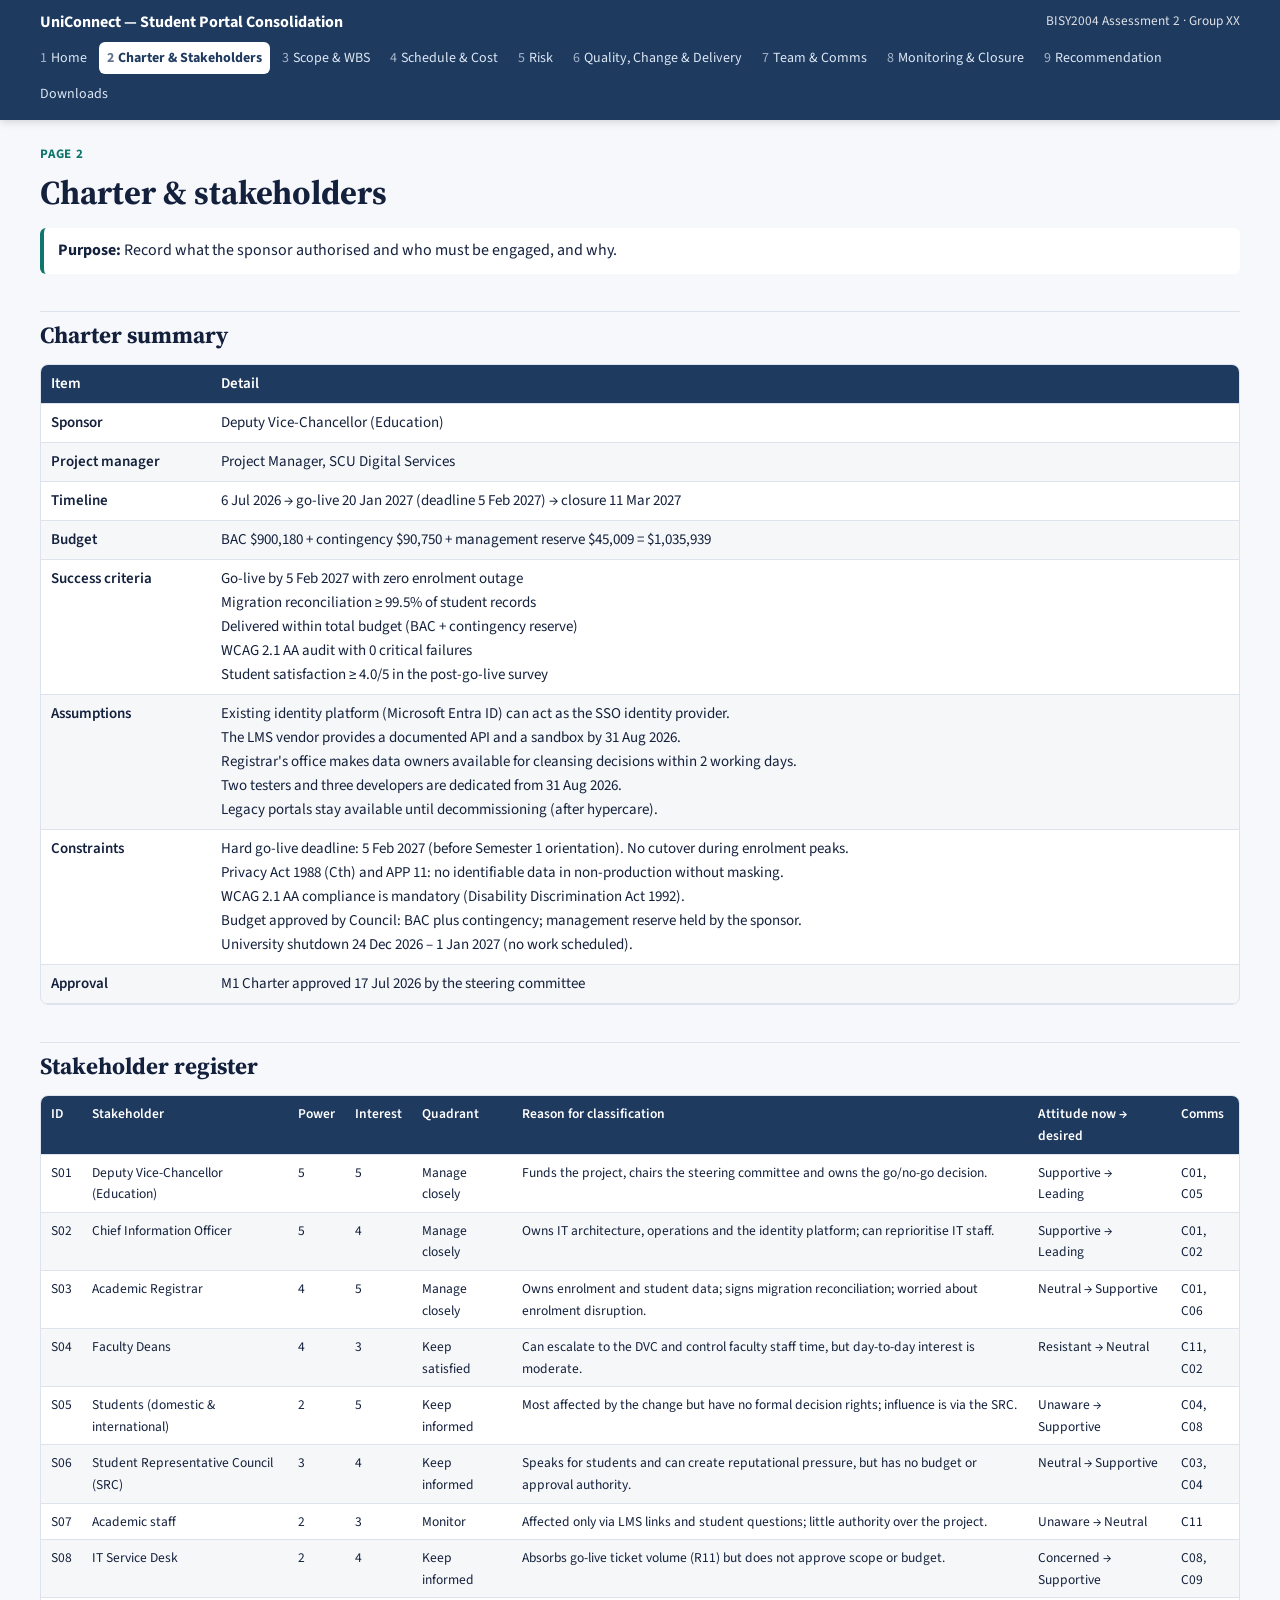
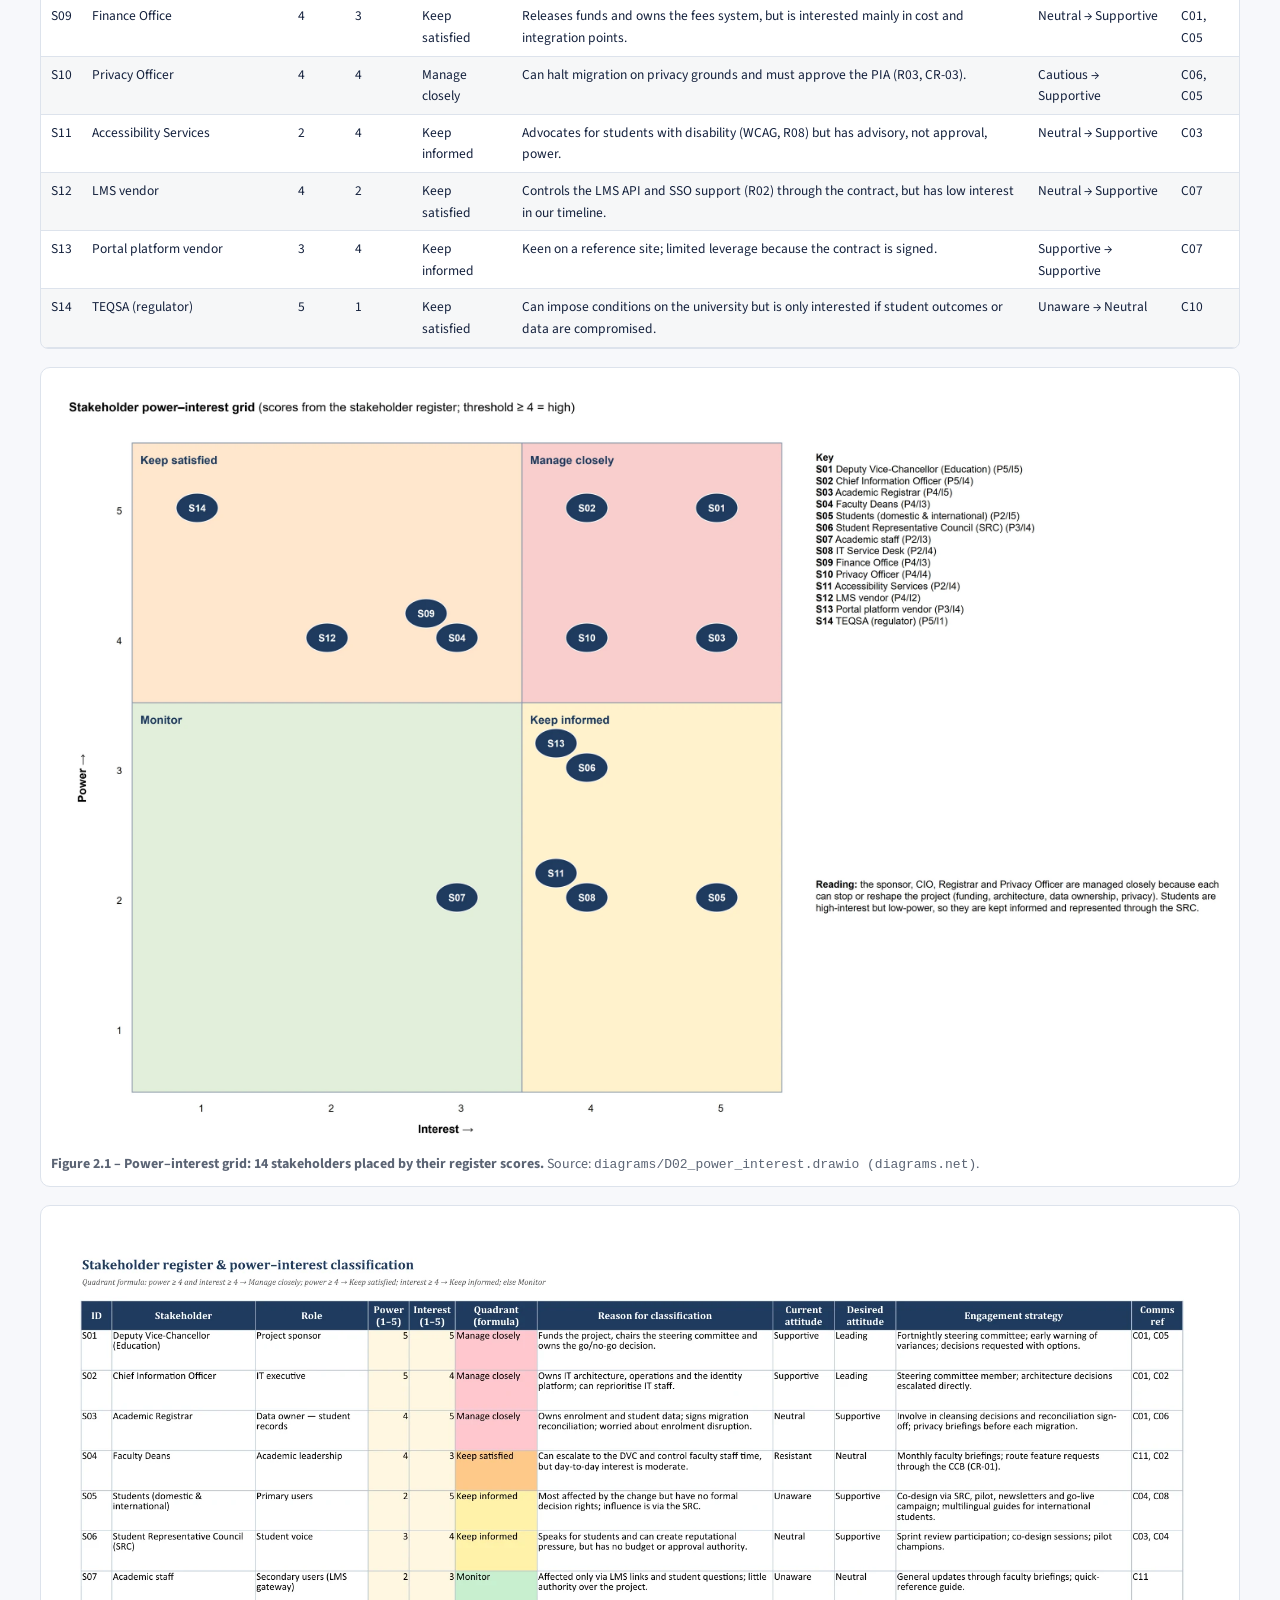
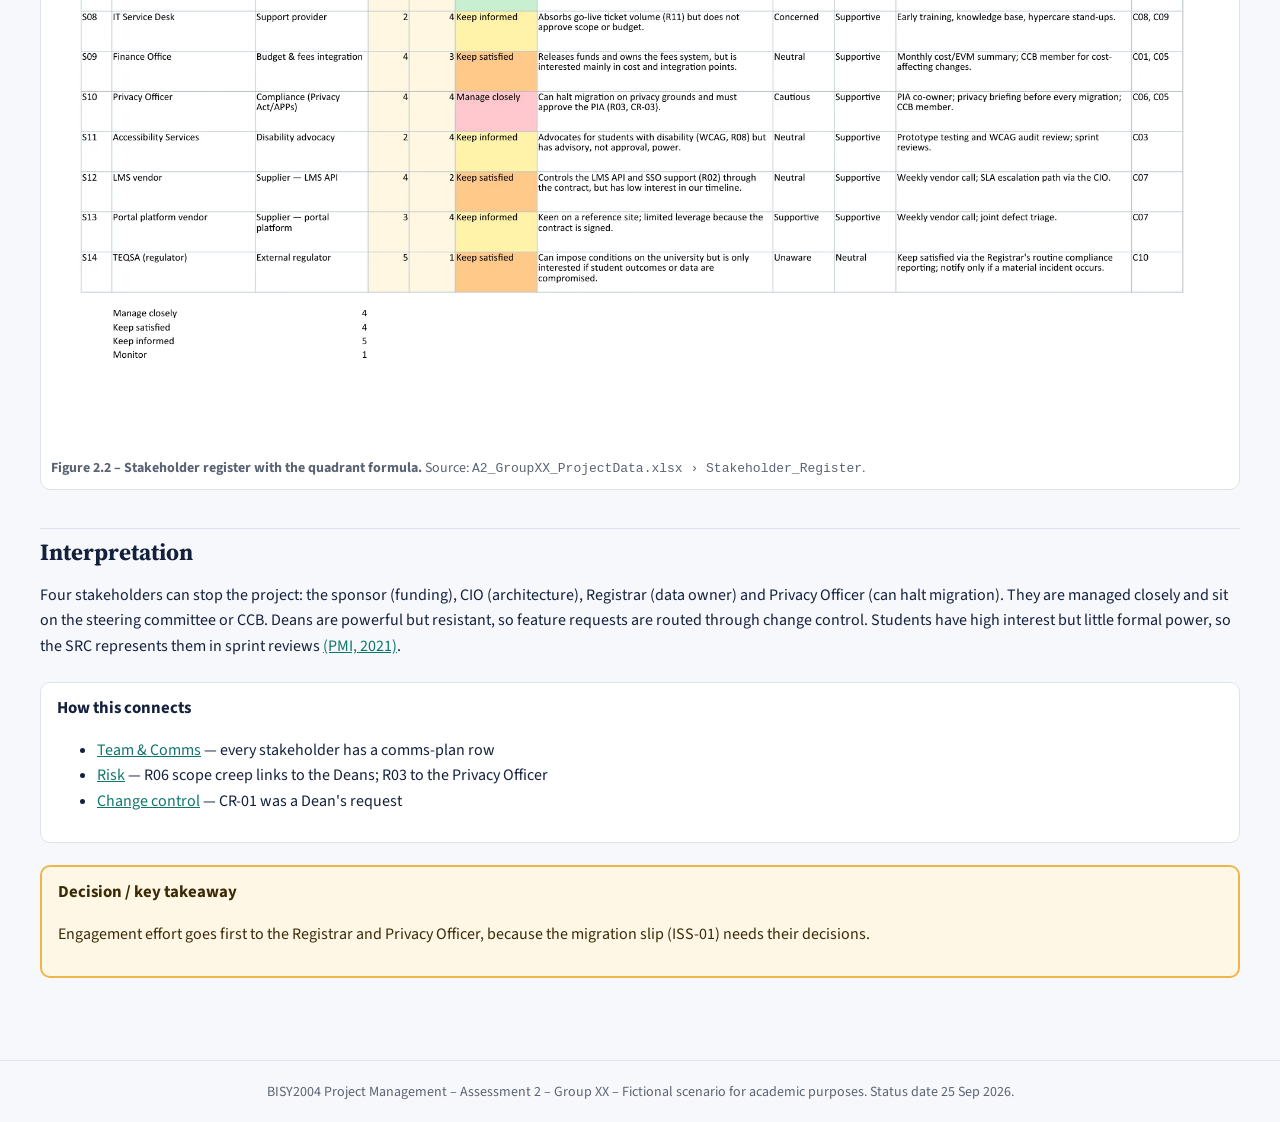
==== charter.html @ ba9ca44f "BISY2004 A2 Group XX website Co-Authored-By: Claude Opus 5.5 <noreply@anthropic.com>" ====
<!doctype html>
<html lang="en-AU"><head><meta charset="utf-8"><meta name="viewport" content="width=device-width,initial-scale=1">
<title>Charter & stakeholders · UniConnect · BISY2004 A2 Group XX</title>
<meta name="description" content="UniConnect student portal consolidation — BISY2004 Assessment 2 project management website (fictional scenario).">
<link rel="preconnect" href="https://fonts.googleapis.com"><link rel="preconnect" href="https://fonts.gstatic.com" crossorigin>
<link href="https://fonts.googleapis.com/css2?family=Source+Sans+3:wght@400;600;700&family=Source+Serif+4:wght@600;700&display=swap" rel="stylesheet">
<link rel="stylesheet" href="assets/site.css"></head><body>
<a class="skip" href="#main">Skip to content</a>
<header class="top"><div class="brand"><span>UniConnect — Student Portal Consolidation</span><small>BISY2004 Assessment 2 · Group XX</small></div>
<nav aria-label="Main"><a href="index.html"><span class="n">1</span>Home</a><a href="charter.html" aria-current="page"><span class="n">2</span>Charter & Stakeholders</a><a href="scope.html"><span class="n">3</span>Scope & WBS</a><a href="schedule.html"><span class="n">4</span>Schedule & Cost</a><a href="risk.html"><span class="n">5</span>Risk</a><a href="quality.html"><span class="n">6</span>Quality, Change & Delivery</a><a href="team.html"><span class="n">7</span>Team & Comms</a><a href="monitoring.html"><span class="n">8</span>Monitoring & Closure</a><a href="recommendation.html"><span class="n">9</span>Recommendation</a><a href="downloads.html">Downloads</a></nav></header>
<main id="main"><p class="eyebrow">Page 2</p><h1>Charter & stakeholders</h1><p class="purpose"><b>Purpose:</b> <span class="prose">Record what the sponsor authorised and who must be engaged, and why.</span></p>
<section><h2>Charter summary</h2><div class="tbl"><table class="kv"><thead><tr><th scope='col'>Item</th><th scope='col'>Detail</th></tr></thead><tbody><tr><td>Sponsor</td><td>Deputy Vice-Chancellor (Education)</td></tr><tr><td>Project manager</td><td>Project Manager, SCU Digital Services</td></tr><tr><td>Timeline</td><td>6 Jul 2026 → go-live 20 Jan 2027 (deadline 5 Feb 2027) → closure 11 Mar 2027</td></tr><tr><td>Budget</td><td>BAC $900,180 + contingency $90,750 + management reserve $45,009 = $1,035,939</td></tr><tr><td>Success criteria</td><td>Go-live by 5 Feb 2027 with zero enrolment outage<br>Migration reconciliation ≥ 99.5% of student records<br>Delivered within total budget (BAC + contingency reserve)<br>WCAG 2.1 AA audit with 0 critical failures<br>Student satisfaction ≥ 4.0/5 in the post-go-live survey</td></tr><tr><td>Assumptions</td><td>Existing identity platform (Microsoft Entra ID) can act as the SSO identity provider.<br>The LMS vendor provides a documented API and a sandbox by 31 Aug 2026.<br>Registrar&#x27;s office makes data owners available for cleansing decisions within 2 working days.<br>Two testers and three developers are dedicated from 31 Aug 2026.<br>Legacy portals stay available until decommissioning (after hypercare).</td></tr><tr><td>Constraints</td><td>Hard go-live deadline: 5 Feb 2027 (before Semester 1 orientation). No cutover during enrolment peaks.<br>Privacy Act 1988 (Cth) and APP 11: no identifiable data in non-production without masking.<br>WCAG 2.1 AA compliance is mandatory (Disability Discrimination Act 1992).<br>Budget approved by Council: BAC plus contingency; management reserve held by the sponsor.<br>University shutdown 24 Dec 2026 – 1 Jan 2027 (no work scheduled).</td></tr><tr><td>Approval</td><td>M1 Charter approved 17 Jul 2026 by the steering committee</td></tr></tbody></table></div></section>
<section><h2>Stakeholder register</h2><div class="tbl"><table class="small"><thead><tr><th scope='col'>ID</th><th scope='col'>Stakeholder</th><th scope='col'>Power</th><th scope='col'>Interest</th><th scope='col'>Quadrant</th><th scope='col'>Reason for classification</th><th scope='col'>Attitude now → desired</th><th scope='col'>Comms</th></tr></thead><tbody><tr><td>S01</td><td>Deputy Vice-Chancellor (Education)</td><td>5</td><td>5</td><td>Manage closely</td><td>Funds the project, chairs the steering committee and owns the go/no-go decision.</td><td>Supportive → Leading</td><td>C01, C05</td></tr><tr><td>S02</td><td>Chief Information Officer</td><td>5</td><td>4</td><td>Manage closely</td><td>Owns IT architecture, operations and the identity platform; can reprioritise IT staff.</td><td>Supportive → Leading</td><td>C01, C02</td></tr><tr><td>S03</td><td>Academic Registrar</td><td>4</td><td>5</td><td>Manage closely</td><td>Owns enrolment and student data; signs migration reconciliation; worried about enrolment disruption.</td><td>Neutral → Supportive</td><td>C01, C06</td></tr><tr><td>S04</td><td>Faculty Deans</td><td>4</td><td>3</td><td>Keep satisfied</td><td>Can escalate to the DVC and control faculty staff time, but day-to-day interest is moderate.</td><td>Resistant → Neutral</td><td>C11, C02</td></tr><tr><td>S05</td><td>Students (domestic &amp; international)</td><td>2</td><td>5</td><td>Keep informed</td><td>Most affected by the change but have no formal decision rights; influence is via the SRC.</td><td>Unaware → Supportive</td><td>C04, C08</td></tr><tr><td>S06</td><td>Student Representative Council (SRC)</td><td>3</td><td>4</td><td>Keep informed</td><td>Speaks for students and can create reputational pressure, but has no budget or approval authority.</td><td>Neutral → Supportive</td><td>C03, C04</td></tr><tr><td>S07</td><td>Academic staff</td><td>2</td><td>3</td><td>Monitor</td><td>Affected only via LMS links and student questions; little authority over the project.</td><td>Unaware → Neutral</td><td>C11</td></tr><tr><td>S08</td><td>IT Service Desk</td><td>2</td><td>4</td><td>Keep informed</td><td>Absorbs go-live ticket volume (R11) but does not approve scope or budget.</td><td>Concerned → Supportive</td><td>C08, C09</td></tr><tr><td>S09</td><td>Finance Office</td><td>4</td><td>3</td><td>Keep satisfied</td><td>Releases funds and owns the fees system, but is interested mainly in cost and integration points.</td><td>Neutral → Supportive</td><td>C01, C05</td></tr><tr><td>S10</td><td>Privacy Officer</td><td>4</td><td>4</td><td>Manage closely</td><td>Can halt migration on privacy grounds and must approve the PIA (R03, CR-03).</td><td>Cautious → Supportive</td><td>C06, C05</td></tr><tr><td>S11</td><td>Accessibility Services</td><td>2</td><td>4</td><td>Keep informed</td><td>Advocates for students with disability (WCAG, R08) but has advisory, not approval, power.</td><td>Neutral → Supportive</td><td>C03</td></tr><tr><td>S12</td><td>LMS vendor</td><td>4</td><td>2</td><td>Keep satisfied</td><td>Controls the LMS API and SSO support (R02) through the contract, but has low interest in our timeline.</td><td>Neutral → Supportive</td><td>C07</td></tr><tr><td>S13</td><td>Portal platform vendor</td><td>3</td><td>4</td><td>Keep informed</td><td>Keen on a reference site; limited leverage because the contract is signed.</td><td>Supportive → Supportive</td><td>C07</td></tr><tr><td>S14</td><td>TEQSA (regulator)</td><td>5</td><td>1</td><td>Keep satisfied</td><td>Can impose conditions on the university but is only interested if student outcomes or data are compromised.</td><td>Unaware → Neutral</td><td>C10</td></tr></tbody></table></div><figure id="fig2-1"><a class="zoom" href="assets/img/fig2_1.webp" aria-label="Enlarge Figure 2.1"><img src="assets/img/fig2_1.webp" width="2902" height="1890" loading="lazy" alt="Figure 2.1: Power–interest grid: 14 stakeholders placed by their register scores (diagrams.net screenshot/export)"></a><figcaption><b>Figure 2.1 – Power–interest grid: 14 stakeholders placed by their register scores.</b> Source: <code>diagrams/D02_power_interest.drawio (diagrams.net)</code>.</figcaption></figure><figure id="fig2-2"><a class="zoom" href="assets/img/fig2_2.webp" aria-label="Enlarge Figure 2.2"><img src="assets/img/fig2_2.webp" width="1988" height="1406" loading="lazy" alt="Figure 2.2: Stakeholder register with the quadrant formula (Excel/LibreOffice screenshot/export)"></a><figcaption><b>Figure 2.2 – Stakeholder register with the quadrant formula.</b> Source: <code>A2_GroupXX_ProjectData.xlsx › Stakeholder_Register</code>.</figcaption></figure></section>
<section><h2>Interpretation</h2><div class="prose"><p>Four stakeholders can stop the project: the sponsor (funding), CIO (architecture), Registrar (data owner) and Privacy Officer (can halt migration). They are managed closely and sit on the steering committee or CCB. Deans are powerful but resistant, so feature requests are routed through change control. Students have high interest but little formal power, so the SRC represents them in sprint reviews <a class="cite" href="recommendation.html#references">(PMI, 2021)</a>.</p></div></section>
<aside class="connect"><h3>How this connects</h3><ul><li><a href="team.html#comms">Team & Comms</a> — every stakeholder has a comms-plan row</li><li><a href="risk.html">Risk</a> — R06 scope creep links to the Deans; R03 to the Privacy Officer</li><li><a href="quality.html#change">Change control</a> — CR-01 was a Dean's request</li></ul></aside>
<aside class="decision"><h3>Decision / key takeaway</h3><div class="prose"><p>Engagement effort goes first to the Registrar and Privacy Officer, because the migration slip (ISS-01) needs their decisions.</p></div></aside></main>
<footer>BISY2004 Project Management – Assessment 2 – Group XX – Fictional scenario for academic purposes. Status date 25 Sep 2026.</footer>
<div id="lb" role="dialog" aria-label="Enlarged figure"><button aria-label="Close">×</button><img alt=""></div>
<script src="assets/site.js"></script></body></html>
---- assets/site.css ----
:root{--ink:#14213d;--muted:#5b6474;--bg:#f7f8fb;--card:#fff;--line:#dde3ec;--accent:#0f766e;--accent-2:#1f3a5f;--amber:#b45309}
@media (prefers-color-scheme:dark){:root{--ink:#e8edf5;--muted:#a3adbd;--bg:#0f1520;--card:#172030;--line:#2a3548;--accent:#2dd4bf;--accent-2:#8fb3e8;--amber:#f59e0b}}
*{box-sizing:border-box}html{scroll-behavior:smooth}section,figure{scroll-margin-top:130px}
body{margin:0;font:16px/1.6 "Source Sans 3",system-ui,-apple-system,"Segoe UI",sans-serif;color:var(--ink);background:var(--bg)}
a{color:var(--accent)}a:focus-visible,button:focus-visible,summary:focus-visible{outline:3px solid var(--amber);outline-offset:2px}
.skip{position:absolute;left:-999px}.skip:focus{left:8px;top:8px;background:var(--card);padding:8px;z-index:99}
header.top{background:var(--accent-2);color:#fff;position:sticky;top:0;z-index:10;box-shadow:0 2px 8px rgba(0,0,0,.15)}
@media (prefers-color-scheme:dark){header.top{background:#101a2b}}
.brand{max-width:1240px;margin:auto;padding:10px 20px 0;display:flex;justify-content:space-between;gap:12px;flex-wrap:wrap;font-weight:700}
.brand small{font-weight:400;opacity:.85}
nav{max-width:1240px;margin:auto;padding:6px 12px 10px;display:flex;gap:4px;flex-wrap:wrap}
nav a{color:#dbe7f5;text-decoration:none;padding:5px 8px;border-radius:6px;font-size:14px;white-space:nowrap}
nav a:hover{background:rgba(255,255,255,.12)}nav a[aria-current=page]{background:#fff;color:#1f3a5f;font-weight:700}
nav .n{opacity:.7;margin-right:4px}
main{max-width:1240px;margin:auto;padding:24px 20px 60px}
h1{font:700 2.1rem/1.2 "Source Serif 4",Georgia,serif;margin:.2em 0 .4em}
h2{font:700 1.45rem/1.25 "Source Serif 4",Georgia,serif;margin:1.6em 0 .6em;padding-top:.4em;border-top:1px solid var(--line)}
h3{font-size:1.05rem;margin:1em 0 .4em}
.eyebrow{color:var(--accent);font-weight:700;text-transform:uppercase;letter-spacing:.06em;font-size:13px;margin:0}
.purpose{background:var(--card);border-left:4px solid var(--accent);padding:10px 14px;border-radius:6px}
.tiles{display:grid;grid-template-columns:repeat(auto-fit,minmax(150px,1fr));gap:10px;margin:14px 0}
.tile{background:var(--card);border:1px solid var(--line);border-radius:10px;padding:10px 12px}
.tile>span{display:block;color:var(--muted);font-size:13px}.tile b{font-size:1.15rem}
.tbl{overflow-x:auto;margin:10px 0 16px;border:1px solid var(--line);border-radius:8px;background:var(--card)}
table{border-collapse:collapse;width:100%;font-size:15px}
th,td{padding:7px 10px;border-bottom:1px solid var(--line);text-align:left;vertical-align:top}
thead th{background:var(--accent-2);color:#fff;position:sticky;top:0;font-weight:600}
@media (prefers-color-scheme:dark){thead th{background:#24324a}}
tbody tr:nth-child(even){background:rgba(127,140,160,.07)}
table.small{font-size:13.5px}table.kv td:first-child{font-weight:600;width:170px}
caption{text-align:left;font-weight:700;padding:8px 10px}
figure{margin:18px 0;background:var(--card);border:1px solid var(--line);border-radius:10px;padding:10px}
figure img{width:100%;height:auto;display:block;border-radius:6px;cursor:zoom-in;background:#fff}
figcaption{font-size:14px;color:var(--muted);margin-top:8px}code{font-size:13px}
.connect,.decision{border-radius:10px;padding:12px 16px;margin:22px 0}
.connect{background:var(--card);border:1px solid var(--line)}.connect h3,.decision h3{margin-top:0}
.decision{background:#fff7e6;border:2px solid #f0b54a;color:#3b2a06}
@media (prefers-color-scheme:dark){.decision{background:#2a2110;border-color:#b7791f;color:#fde9c2}}
.rag{display:inline-block;padding:1px 8px;border-radius:999px;font-size:13px;font-weight:700;color:#1b1b1b}
.rag-green{background:#b7ebc6}.rag-amber{background:#ffd98a}.rag-red{background:#ffb4b4}.rag-orange{background:#ffc98a}.rag-grey{background:#d9dde3}
.raci{display:inline-block;min-width:22px;text-align:center;border-radius:4px;font-weight:700}
.raci-a{background:#1f3a5f;color:#fff}.raci-r{background:#b7ebc6;color:#123}.raci-c{background:#fff0a8;color:#321}.raci-i{background:#e3e6ea;color:#333}
.cols{display:grid;grid-template-columns:1fr 1fr;gap:20px}
.lifecycle{list-style:none;padding:0;display:grid;grid-template-columns:repeat(6,1fr);gap:6px}
.lifecycle li{background:var(--card);border:1px solid var(--line);border-top:5px solid var(--accent-2);border-radius:8px;padding:8px;font-size:13.5px}
.lifecycle li.agile{border-top-color:var(--accent)}.lifecycle li span,.lifecycle li em{display:block;color:var(--muted)}
details{background:var(--card);border:1px solid var(--line);border-radius:8px;padding:8px 12px;margin:10px 0}
summary{cursor:pointer;font-weight:600}
.report{background:var(--card);border:1px dashed var(--muted);border-radius:8px;padding:10px 16px;font-size:15px}
.verdict{border-left:6px solid #f0b54a;padding-left:16px}
.note{color:var(--muted);font-size:14px}.btn{display:inline-block;background:var(--accent);color:#fff;padding:8px 14px;border-radius:8px;text-decoration:none;font-weight:600}
@media (prefers-color-scheme:dark){.btn{color:#062a26}}
.refs li{margin-bottom:6px;padding-left:1.4em;text-indent:-1.4em;list-style:none}
footer{border-top:1px solid var(--line);color:var(--muted);font-size:14px;text-align:center;padding:20px}
#lb{position:fixed;inset:0;background:rgba(0,0,0,.88);display:none;align-items:center;justify-content:center;z-index:50;padding:20px}
#lb.open{display:flex}#lb img{max-width:100%;max-height:100%;background:#fff}#lb button{position:absolute;top:12px;right:16px;font-size:28px;background:none;color:#fff;border:0;cursor:pointer}
@media (max-width:760px){.cols{grid-template-columns:1fr}.lifecycle{grid-template-columns:1fr 1fr}h1{font-size:1.6rem}main{padding:16px}nav a{font-size:13px;padding:4px 7px}}
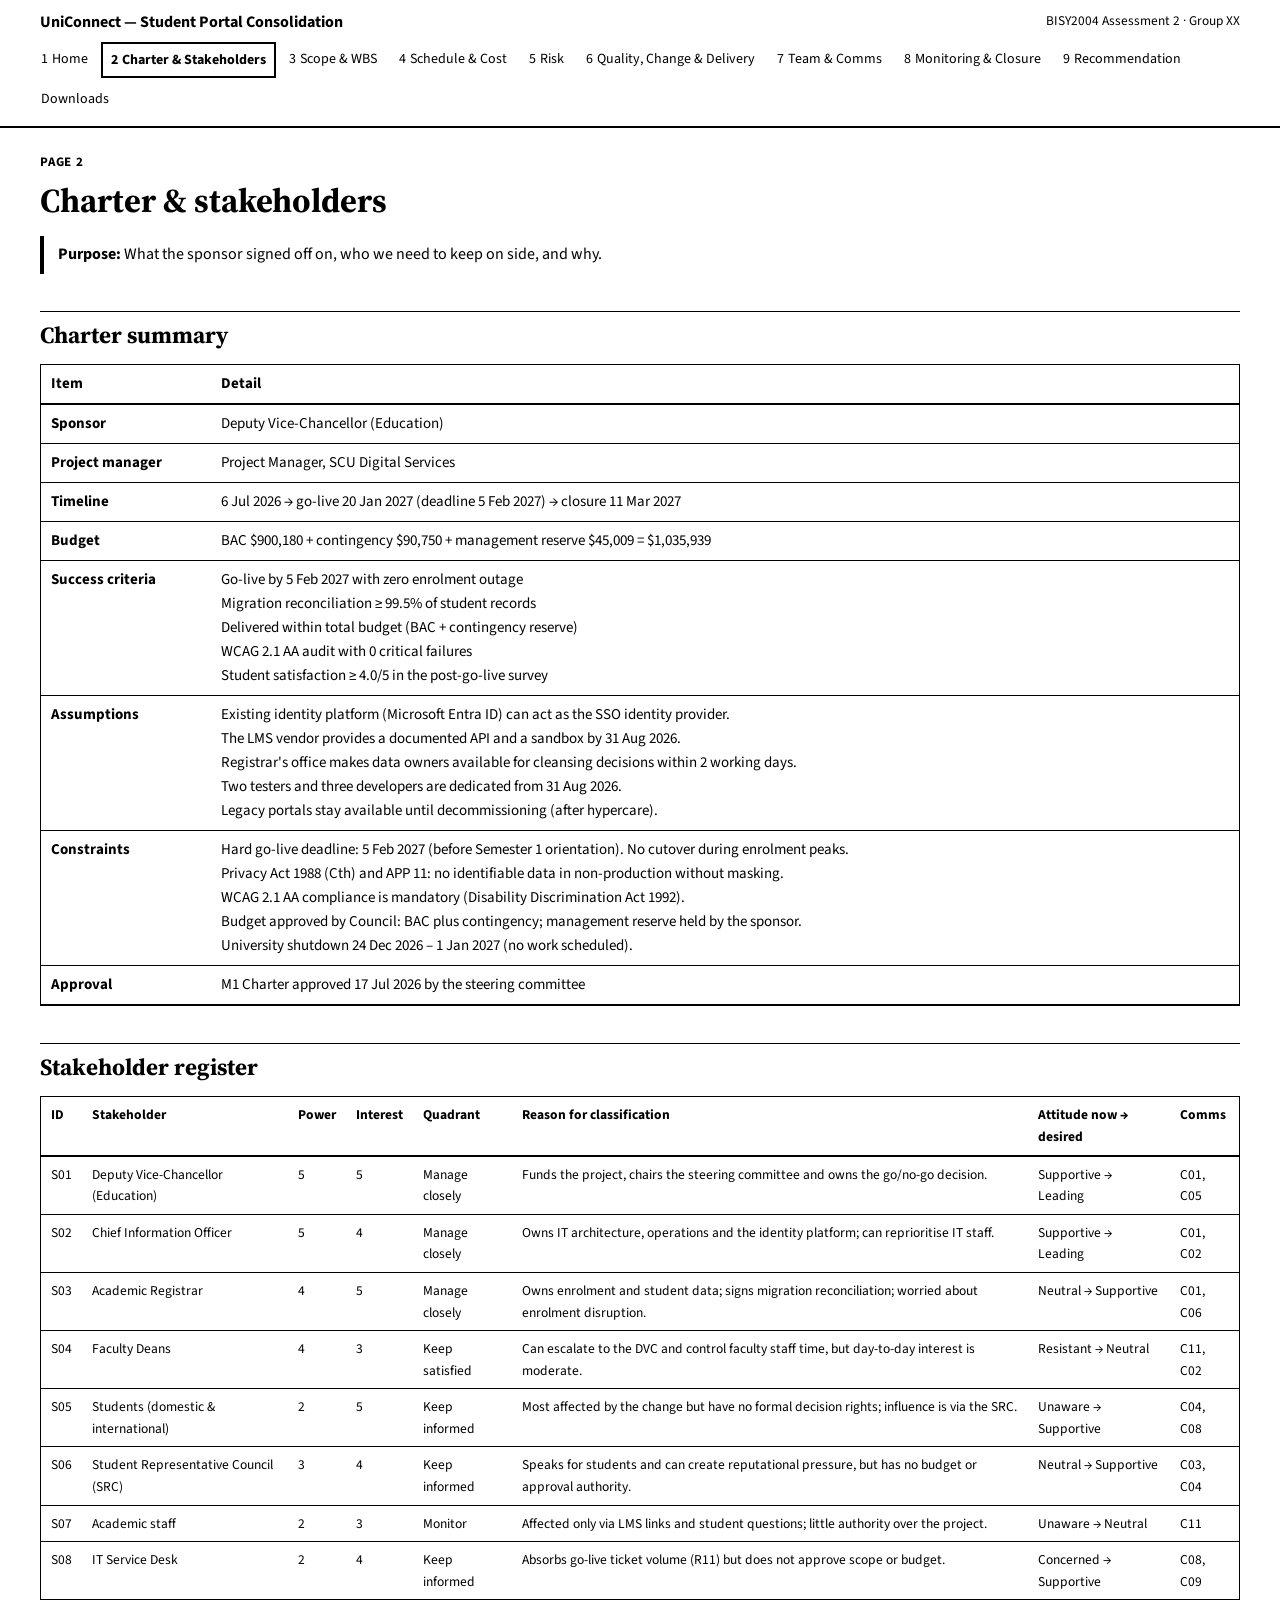
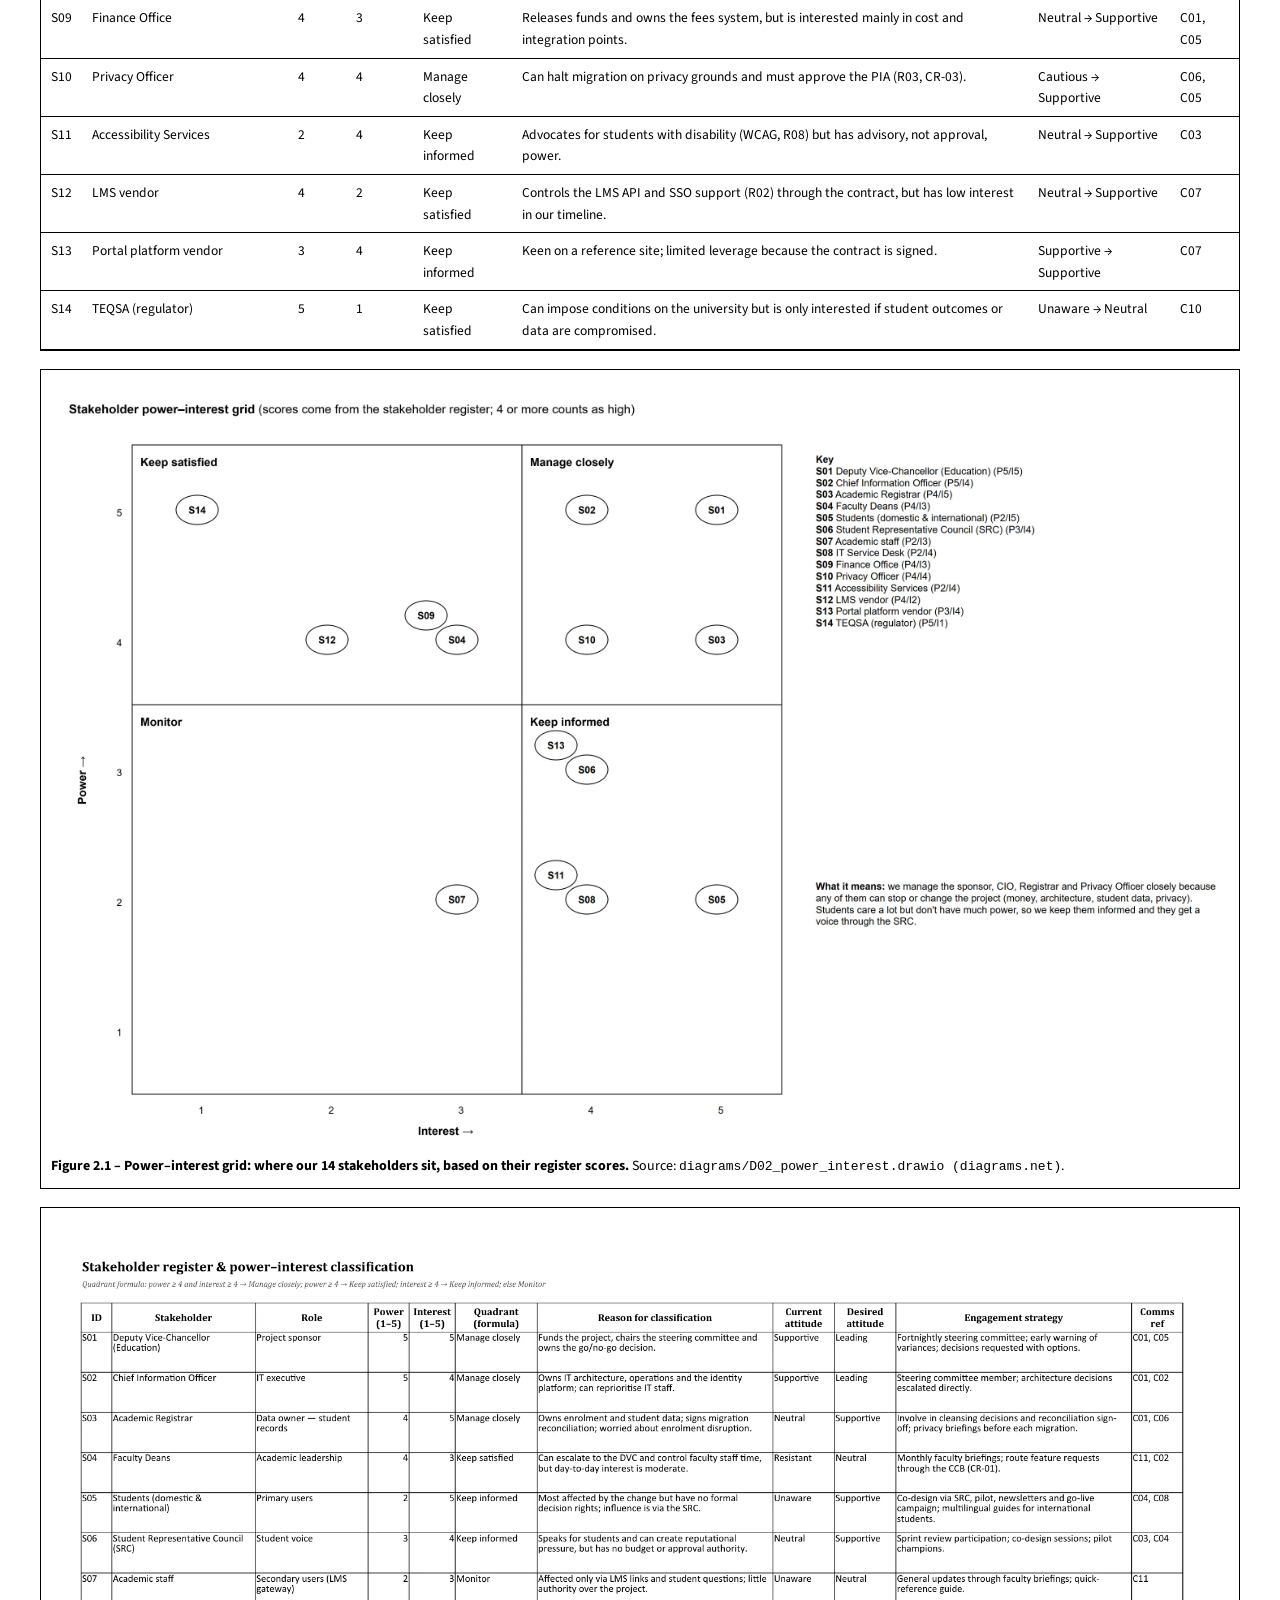
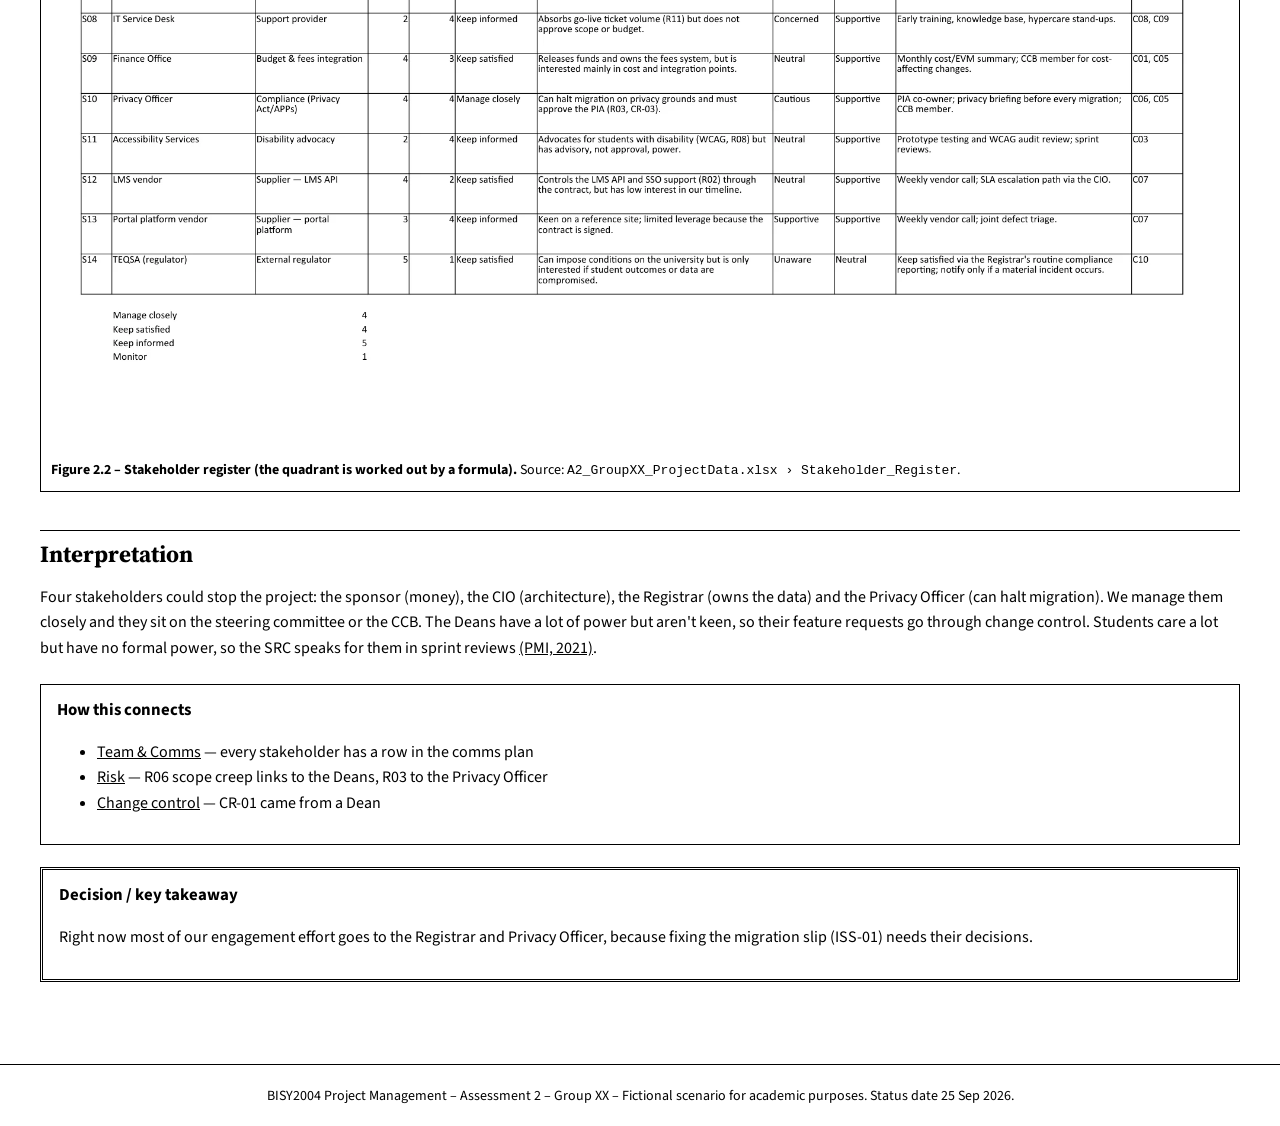
==== commit 637fc4af: "Black-and-white design and simpler wording Remove all colour and background highlights (CSS, diagram" ====
--- a/charter.html
+++ b/charter.html
@@ -8,12 +8,12 @@
 <a class="skip" href="#main">Skip to content</a>
 <header class="top"><div class="brand"><span>UniConnect — Student Portal Consolidation</span><small>BISY2004 Assessment 2 · Group XX</small></div>
 <nav aria-label="Main"><a href="index.html"><span class="n">1</span>Home</a><a href="charter.html" aria-current="page"><span class="n">2</span>Charter & Stakeholders</a><a href="scope.html"><span class="n">3</span>Scope & WBS</a><a href="schedule.html"><span class="n">4</span>Schedule & Cost</a><a href="risk.html"><span class="n">5</span>Risk</a><a href="quality.html"><span class="n">6</span>Quality, Change & Delivery</a><a href="team.html"><span class="n">7</span>Team & Comms</a><a href="monitoring.html"><span class="n">8</span>Monitoring & Closure</a><a href="recommendation.html"><span class="n">9</span>Recommendation</a><a href="downloads.html">Downloads</a></nav></header>
-<main id="main"><p class="eyebrow">Page 2</p><h1>Charter & stakeholders</h1><p class="purpose"><b>Purpose:</b> <span class="prose">Record what the sponsor authorised and who must be engaged, and why.</span></p>
+<main id="main"><p class="eyebrow">Page 2</p><h1>Charter & stakeholders</h1><p class="purpose"><b>Purpose:</b> <span class="prose">What the sponsor signed off on, who we need to keep on side, and why.</span></p>
 <section><h2>Charter summary</h2><div class="tbl"><table class="kv"><thead><tr><th scope='col'>Item</th><th scope='col'>Detail</th></tr></thead><tbody><tr><td>Sponsor</td><td>Deputy Vice-Chancellor (Education)</td></tr><tr><td>Project manager</td><td>Project Manager, SCU Digital Services</td></tr><tr><td>Timeline</td><td>6 Jul 2026 → go-live 20 Jan 2027 (deadline 5 Feb 2027) → closure 11 Mar 2027</td></tr><tr><td>Budget</td><td>BAC $900,180 + contingency $90,750 + management reserve $45,009 = $1,035,939</td></tr><tr><td>Success criteria</td><td>Go-live by 5 Feb 2027 with zero enrolment outage<br>Migration reconciliation ≥ 99.5% of student records<br>Delivered within total budget (BAC + contingency reserve)<br>WCAG 2.1 AA audit with 0 critical failures<br>Student satisfaction ≥ 4.0/5 in the post-go-live survey</td></tr><tr><td>Assumptions</td><td>Existing identity platform (Microsoft Entra ID) can act as the SSO identity provider.<br>The LMS vendor provides a documented API and a sandbox by 31 Aug 2026.<br>Registrar&#x27;s office makes data owners available for cleansing decisions within 2 working days.<br>Two testers and three developers are dedicated from 31 Aug 2026.<br>Legacy portals stay available until decommissioning (after hypercare).</td></tr><tr><td>Constraints</td><td>Hard go-live deadline: 5 Feb 2027 (before Semester 1 orientation). No cutover during enrolment peaks.<br>Privacy Act 1988 (Cth) and APP 11: no identifiable data in non-production without masking.<br>WCAG 2.1 AA compliance is mandatory (Disability Discrimination Act 1992).<br>Budget approved by Council: BAC plus contingency; management reserve held by the sponsor.<br>University shutdown 24 Dec 2026 – 1 Jan 2027 (no work scheduled).</td></tr><tr><td>Approval</td><td>M1 Charter approved 17 Jul 2026 by the steering committee</td></tr></tbody></table></div></section>
-<section><h2>Stakeholder register</h2><div class="tbl"><table class="small"><thead><tr><th scope='col'>ID</th><th scope='col'>Stakeholder</th><th scope='col'>Power</th><th scope='col'>Interest</th><th scope='col'>Quadrant</th><th scope='col'>Reason for classification</th><th scope='col'>Attitude now → desired</th><th scope='col'>Comms</th></tr></thead><tbody><tr><td>S01</td><td>Deputy Vice-Chancellor (Education)</td><td>5</td><td>5</td><td>Manage closely</td><td>Funds the project, chairs the steering committee and owns the go/no-go decision.</td><td>Supportive → Leading</td><td>C01, C05</td></tr><tr><td>S02</td><td>Chief Information Officer</td><td>5</td><td>4</td><td>Manage closely</td><td>Owns IT architecture, operations and the identity platform; can reprioritise IT staff.</td><td>Supportive → Leading</td><td>C01, C02</td></tr><tr><td>S03</td><td>Academic Registrar</td><td>4</td><td>5</td><td>Manage closely</td><td>Owns enrolment and student data; signs migration reconciliation; worried about enrolment disruption.</td><td>Neutral → Supportive</td><td>C01, C06</td></tr><tr><td>S04</td><td>Faculty Deans</td><td>4</td><td>3</td><td>Keep satisfied</td><td>Can escalate to the DVC and control faculty staff time, but day-to-day interest is moderate.</td><td>Resistant → Neutral</td><td>C11, C02</td></tr><tr><td>S05</td><td>Students (domestic &amp; international)</td><td>2</td><td>5</td><td>Keep informed</td><td>Most affected by the change but have no formal decision rights; influence is via the SRC.</td><td>Unaware → Supportive</td><td>C04, C08</td></tr><tr><td>S06</td><td>Student Representative Council (SRC)</td><td>3</td><td>4</td><td>Keep informed</td><td>Speaks for students and can create reputational pressure, but has no budget or approval authority.</td><td>Neutral → Supportive</td><td>C03, C04</td></tr><tr><td>S07</td><td>Academic staff</td><td>2</td><td>3</td><td>Monitor</td><td>Affected only via LMS links and student questions; little authority over the project.</td><td>Unaware → Neutral</td><td>C11</td></tr><tr><td>S08</td><td>IT Service Desk</td><td>2</td><td>4</td><td>Keep informed</td><td>Absorbs go-live ticket volume (R11) but does not approve scope or budget.</td><td>Concerned → Supportive</td><td>C08, C09</td></tr><tr><td>S09</td><td>Finance Office</td><td>4</td><td>3</td><td>Keep satisfied</td><td>Releases funds and owns the fees system, but is interested mainly in cost and integration points.</td><td>Neutral → Supportive</td><td>C01, C05</td></tr><tr><td>S10</td><td>Privacy Officer</td><td>4</td><td>4</td><td>Manage closely</td><td>Can halt migration on privacy grounds and must approve the PIA (R03, CR-03).</td><td>Cautious → Supportive</td><td>C06, C05</td></tr><tr><td>S11</td><td>Accessibility Services</td><td>2</td><td>4</td><td>Keep informed</td><td>Advocates for students with disability (WCAG, R08) but has advisory, not approval, power.</td><td>Neutral → Supportive</td><td>C03</td></tr><tr><td>S12</td><td>LMS vendor</td><td>4</td><td>2</td><td>Keep satisfied</td><td>Controls the LMS API and SSO support (R02) through the contract, but has low interest in our timeline.</td><td>Neutral → Supportive</td><td>C07</td></tr><tr><td>S13</td><td>Portal platform vendor</td><td>3</td><td>4</td><td>Keep informed</td><td>Keen on a reference site; limited leverage because the contract is signed.</td><td>Supportive → Supportive</td><td>C07</td></tr><tr><td>S14</td><td>TEQSA (regulator)</td><td>5</td><td>1</td><td>Keep satisfied</td><td>Can impose conditions on the university but is only interested if student outcomes or data are compromised.</td><td>Unaware → Neutral</td><td>C10</td></tr></tbody></table></div><figure id="fig2-1"><a class="zoom" href="assets/img/fig2_1.webp" aria-label="Enlarge Figure 2.1"><img src="assets/img/fig2_1.webp" width="2902" height="1890" loading="lazy" alt="Figure 2.1: Power–interest grid: 14 stakeholders placed by their register scores (diagrams.net screenshot/export)"></a><figcaption><b>Figure 2.1 – Power–interest grid: 14 stakeholders placed by their register scores.</b> Source: <code>diagrams/D02_power_interest.drawio (diagrams.net)</code>.</figcaption></figure><figure id="fig2-2"><a class="zoom" href="assets/img/fig2_2.webp" aria-label="Enlarge Figure 2.2"><img src="assets/img/fig2_2.webp" width="1988" height="1406" loading="lazy" alt="Figure 2.2: Stakeholder register with the quadrant formula (Excel/LibreOffice screenshot/export)"></a><figcaption><b>Figure 2.2 – Stakeholder register with the quadrant formula.</b> Source: <code>A2_GroupXX_ProjectData.xlsx › Stakeholder_Register</code>.</figcaption></figure></section>
-<section><h2>Interpretation</h2><div class="prose"><p>Four stakeholders can stop the project: the sponsor (funding), CIO (architecture), Registrar (data owner) and Privacy Officer (can halt migration). They are managed closely and sit on the steering committee or CCB. Deans are powerful but resistant, so feature requests are routed through change control. Students have high interest but little formal power, so the SRC represents them in sprint reviews <a class="cite" href="recommendation.html#references">(PMI, 2021)</a>.</p></div></section>
-<aside class="connect"><h3>How this connects</h3><ul><li><a href="team.html#comms">Team & Comms</a> — every stakeholder has a comms-plan row</li><li><a href="risk.html">Risk</a> — R06 scope creep links to the Deans; R03 to the Privacy Officer</li><li><a href="quality.html#change">Change control</a> — CR-01 was a Dean's request</li></ul></aside>
-<aside class="decision"><h3>Decision / key takeaway</h3><div class="prose"><p>Engagement effort goes first to the Registrar and Privacy Officer, because the migration slip (ISS-01) needs their decisions.</p></div></aside></main>
+<section><h2>Stakeholder register</h2><div class="tbl"><table class="small"><thead><tr><th scope='col'>ID</th><th scope='col'>Stakeholder</th><th scope='col'>Power</th><th scope='col'>Interest</th><th scope='col'>Quadrant</th><th scope='col'>Reason for classification</th><th scope='col'>Attitude now → desired</th><th scope='col'>Comms</th></tr></thead><tbody><tr><td>S01</td><td>Deputy Vice-Chancellor (Education)</td><td>5</td><td>5</td><td>Manage closely</td><td>Funds the project, chairs the steering committee and owns the go/no-go decision.</td><td>Supportive → Leading</td><td>C01, C05</td></tr><tr><td>S02</td><td>Chief Information Officer</td><td>5</td><td>4</td><td>Manage closely</td><td>Owns IT architecture, operations and the identity platform; can reprioritise IT staff.</td><td>Supportive → Leading</td><td>C01, C02</td></tr><tr><td>S03</td><td>Academic Registrar</td><td>4</td><td>5</td><td>Manage closely</td><td>Owns enrolment and student data; signs migration reconciliation; worried about enrolment disruption.</td><td>Neutral → Supportive</td><td>C01, C06</td></tr><tr><td>S04</td><td>Faculty Deans</td><td>4</td><td>3</td><td>Keep satisfied</td><td>Can escalate to the DVC and control faculty staff time, but day-to-day interest is moderate.</td><td>Resistant → Neutral</td><td>C11, C02</td></tr><tr><td>S05</td><td>Students (domestic &amp; international)</td><td>2</td><td>5</td><td>Keep informed</td><td>Most affected by the change but have no formal decision rights; influence is via the SRC.</td><td>Unaware → Supportive</td><td>C04, C08</td></tr><tr><td>S06</td><td>Student Representative Council (SRC)</td><td>3</td><td>4</td><td>Keep informed</td><td>Speaks for students and can create reputational pressure, but has no budget or approval authority.</td><td>Neutral → Supportive</td><td>C03, C04</td></tr><tr><td>S07</td><td>Academic staff</td><td>2</td><td>3</td><td>Monitor</td><td>Affected only via LMS links and student questions; little authority over the project.</td><td>Unaware → Neutral</td><td>C11</td></tr><tr><td>S08</td><td>IT Service Desk</td><td>2</td><td>4</td><td>Keep informed</td><td>Absorbs go-live ticket volume (R11) but does not approve scope or budget.</td><td>Concerned → Supportive</td><td>C08, C09</td></tr><tr><td>S09</td><td>Finance Office</td><td>4</td><td>3</td><td>Keep satisfied</td><td>Releases funds and owns the fees system, but is interested mainly in cost and integration points.</td><td>Neutral → Supportive</td><td>C01, C05</td></tr><tr><td>S10</td><td>Privacy Officer</td><td>4</td><td>4</td><td>Manage closely</td><td>Can halt migration on privacy grounds and must approve the PIA (R03, CR-03).</td><td>Cautious → Supportive</td><td>C06, C05</td></tr><tr><td>S11</td><td>Accessibility Services</td><td>2</td><td>4</td><td>Keep informed</td><td>Advocates for students with disability (WCAG, R08) but has advisory, not approval, power.</td><td>Neutral → Supportive</td><td>C03</td></tr><tr><td>S12</td><td>LMS vendor</td><td>4</td><td>2</td><td>Keep satisfied</td><td>Controls the LMS API and SSO support (R02) through the contract, but has low interest in our timeline.</td><td>Neutral → Supportive</td><td>C07</td></tr><tr><td>S13</td><td>Portal platform vendor</td><td>3</td><td>4</td><td>Keep informed</td><td>Keen on a reference site; limited leverage because the contract is signed.</td><td>Supportive → Supportive</td><td>C07</td></tr><tr><td>S14</td><td>TEQSA (regulator)</td><td>5</td><td>1</td><td>Keep satisfied</td><td>Can impose conditions on the university but is only interested if student outcomes or data are compromised.</td><td>Unaware → Neutral</td><td>C10</td></tr></tbody></table></div><figure id="fig2-1"><a class="zoom" href="assets/img/fig2_1.webp" aria-label="Enlarge Figure 2.1"><img src="assets/img/fig2_1.webp" width="2902" height="1890" loading="lazy" alt="Figure 2.1: Power–interest grid: where our 14 stakeholders sit, based on their register scores (diagrams.net screenshot/export)"></a><figcaption><b>Figure 2.1 – Power–interest grid: where our 14 stakeholders sit, based on their register scores.</b> Source: <code>diagrams/D02_power_interest.drawio (diagrams.net)</code>.</figcaption></figure><figure id="fig2-2"><a class="zoom" href="assets/img/fig2_2.webp" aria-label="Enlarge Figure 2.2"><img src="assets/img/fig2_2.webp" width="1988" height="1406" loading="lazy" alt="Figure 2.2: Stakeholder register (the quadrant is worked out by a formula) (Excel/LibreOffice screenshot/export)"></a><figcaption><b>Figure 2.2 – Stakeholder register (the quadrant is worked out by a formula).</b> Source: <code>A2_GroupXX_ProjectData.xlsx › Stakeholder_Register</code>.</figcaption></figure></section>
+<section><h2>Interpretation</h2><div class="prose"><p>Four stakeholders could stop the project: the sponsor (money), the CIO (architecture), the Registrar (owns the data) and the Privacy Officer (can halt migration). We manage them closely and they sit on the steering committee or the CCB. The Deans have a lot of power but aren't keen, so their feature requests go through change control. Students care a lot but have no formal power, so the SRC speaks for them in sprint reviews <a class="cite" href="recommendation.html#references">(PMI, 2021)</a>.</p></div></section>
+<aside class="connect"><h3>How this connects</h3><ul><li><a href="team.html#comms">Team & Comms</a> — every stakeholder has a row in the comms plan</li><li><a href="risk.html">Risk</a> — R06 scope creep links to the Deans, R03 to the Privacy Officer</li><li><a href="quality.html#change">Change control</a> — CR-01 came from a Dean</li></ul></aside>
+<aside class="decision"><h3>Decision / key takeaway</h3><div class="prose"><p>Right now most of our engagement effort goes to the Registrar and Privacy Officer, because fixing the migration slip (ISS-01) needs their decisions.</p></div></aside></main>
 <footer>BISY2004 Project Management – Assessment 2 – Group XX – Fictional scenario for academic purposes. Status date 25 Sep 2026.</footer>
 <div id="lb" role="dialog" aria-label="Enlarged figure"><button aria-label="Close">×</button><img alt=""></div>
 <script src="assets/site.js"></script></body></html>
--- a/assets/site.css
+++ b/assets/site.css
@@ -1,58 +1,51 @@
 
-:root{--ink:#14213d;--muted:#5b6474;--bg:#f7f8fb;--card:#fff;--line:#dde3ec;--accent:#0f766e;--accent-2:#1f3a5f;--amber:#b45309}
-@media (prefers-color-scheme:dark){:root{--ink:#e8edf5;--muted:#a3adbd;--bg:#0f1520;--card:#172030;--line:#2a3548;--accent:#2dd4bf;--accent-2:#8fb3e8;--amber:#f59e0b}}
+/* Black and white only (group decision): no colour, no background highlights. Emphasis = bold, borders, underline. */
+:root{--ink:#000;--muted:#333;--line:#000}
 *{box-sizing:border-box}html{scroll-behavior:smooth}section,figure{scroll-margin-top:130px}
-body{margin:0;font:16px/1.6 "Source Sans 3",system-ui,-apple-system,"Segoe UI",sans-serif;color:var(--ink);background:var(--bg)}
-a{color:var(--accent)}a:focus-visible,button:focus-visible,summary:focus-visible{outline:3px solid var(--amber);outline-offset:2px}
-.skip{position:absolute;left:-999px}.skip:focus{left:8px;top:8px;background:var(--card);padding:8px;z-index:99}
-header.top{background:var(--accent-2);color:#fff;position:sticky;top:0;z-index:10;box-shadow:0 2px 8px rgba(0,0,0,.15)}
-@media (prefers-color-scheme:dark){header.top{background:#101a2b}}
+body{margin:0;font:16px/1.6 "Source Sans 3",system-ui,-apple-system,"Segoe UI",sans-serif;color:var(--ink);background:#fff}
+a{color:#000;text-decoration:underline}a:focus-visible,button:focus-visible,summary:focus-visible{outline:3px solid #000;outline-offset:2px}
+.skip{position:absolute;left:-999px}.skip:focus{left:8px;top:8px;background:#fff;border:2px solid #000;padding:8px;z-index:99}
+header.top{background:#fff;color:#000;position:sticky;top:0;z-index:10;border-bottom:2px solid #000}
 .brand{max-width:1240px;margin:auto;padding:10px 20px 0;display:flex;justify-content:space-between;gap:12px;flex-wrap:wrap;font-weight:700}
-.brand small{font-weight:400;opacity:.85}
+.brand small{font-weight:400}
 nav{max-width:1240px;margin:auto;padding:6px 12px 10px;display:flex;gap:4px;flex-wrap:wrap}
-nav a{color:#dbe7f5;text-decoration:none;padding:5px 8px;border-radius:6px;font-size:14px;white-space:nowrap}
-nav a:hover{background:rgba(255,255,255,.12)}nav a[aria-current=page]{background:#fff;color:#1f3a5f;font-weight:700}
-nav .n{opacity:.7;margin-right:4px}
+nav a{color:#000;text-decoration:none;padding:5px 8px;border:1px solid transparent;font-size:14px;white-space:nowrap}
+nav a:hover{text-decoration:underline}nav a[aria-current=page]{border:2px solid #000;font-weight:700}
+nav .n{margin-right:4px}
 main{max-width:1240px;margin:auto;padding:24px 20px 60px}
 h1{font:700 2.1rem/1.2 "Source Serif 4",Georgia,serif;margin:.2em 0 .4em}
-h2{font:700 1.45rem/1.25 "Source Serif 4",Georgia,serif;margin:1.6em 0 .6em;padding-top:.4em;border-top:1px solid var(--line)}
+h2{font:700 1.45rem/1.25 "Source Serif 4",Georgia,serif;margin:1.6em 0 .6em;padding-top:.4em;border-top:1px solid #000}
 h3{font-size:1.05rem;margin:1em 0 .4em}
-.eyebrow{color:var(--accent);font-weight:700;text-transform:uppercase;letter-spacing:.06em;font-size:13px;margin:0}
-.purpose{background:var(--card);border-left:4px solid var(--accent);padding:10px 14px;border-radius:6px}
+.eyebrow{font-weight:700;text-transform:uppercase;letter-spacing:.06em;font-size:13px;margin:0}
+.purpose{border-left:4px solid #000;padding:6px 14px}
 .tiles{display:grid;grid-template-columns:repeat(auto-fit,minmax(150px,1fr));gap:10px;margin:14px 0}
-.tile{background:var(--card);border:1px solid var(--line);border-radius:10px;padding:10px 12px}
-.tile>span{display:block;color:var(--muted);font-size:13px}.tile b{font-size:1.15rem}
-.tbl{overflow-x:auto;margin:10px 0 16px;border:1px solid var(--line);border-radius:8px;background:var(--card)}
+.tile{border:1px solid #000;padding:10px 12px}
+.tile>span{display:block;font-size:13px}.tile b{font-size:1.15rem}
+.tbl{overflow-x:auto;margin:10px 0 16px;border:1px solid #000}
 table{border-collapse:collapse;width:100%;font-size:15px}
-th,td{padding:7px 10px;border-bottom:1px solid var(--line);text-align:left;vertical-align:top}
-thead th{background:var(--accent-2);color:#fff;position:sticky;top:0;font-weight:600}
-@media (prefers-color-scheme:dark){thead th{background:#24324a}}
-tbody tr:nth-child(even){background:rgba(127,140,160,.07)}
-table.small{font-size:13.5px}table.kv td:first-child{font-weight:600;width:170px}
+th,td{padding:7px 10px;border-bottom:1px solid #000;text-align:left;vertical-align:top}
+thead th{border-bottom:2px solid #000;font-weight:700;background:#fff;position:sticky;top:0}
+table.small{font-size:13.5px}table.kv td:first-child{font-weight:700;width:170px}
 caption{text-align:left;font-weight:700;padding:8px 10px}
-figure{margin:18px 0;background:var(--card);border:1px solid var(--line);border-radius:10px;padding:10px}
-figure img{width:100%;height:auto;display:block;border-radius:6px;cursor:zoom-in;background:#fff}
-figcaption{font-size:14px;color:var(--muted);margin-top:8px}code{font-size:13px}
-.connect,.decision{border-radius:10px;padding:12px 16px;margin:22px 0}
-.connect{background:var(--card);border:1px solid var(--line)}.connect h3,.decision h3{margin-top:0}
-.decision{background:#fff7e6;border:2px solid #f0b54a;color:#3b2a06}
-@media (prefers-color-scheme:dark){.decision{background:#2a2110;border-color:#b7791f;color:#fde9c2}}
-.rag{display:inline-block;padding:1px 8px;border-radius:999px;font-size:13px;font-weight:700;color:#1b1b1b}
-.rag-green{background:#b7ebc6}.rag-amber{background:#ffd98a}.rag-red{background:#ffb4b4}.rag-orange{background:#ffc98a}.rag-grey{background:#d9dde3}
-.raci{display:inline-block;min-width:22px;text-align:center;border-radius:4px;font-weight:700}
-.raci-a{background:#1f3a5f;color:#fff}.raci-r{background:#b7ebc6;color:#123}.raci-c{background:#fff0a8;color:#321}.raci-i{background:#e3e6ea;color:#333}
+figure{margin:18px 0;border:1px solid #000;padding:10px}
+figure img{width:100%;height:auto;display:block;cursor:zoom-in}
+figcaption{font-size:14px;margin-top:8px}code{font-size:13px}
+.connect,.decision{padding:12px 16px;margin:22px 0}
+.connect{border:1px solid #000}.connect h3,.decision h3{margin-top:0}
+.decision{border:3px double #000}
+.rag{display:inline-block;padding:0 6px;border:1px solid #000;font-size:13px;font-weight:700}
+.raci{display:inline-block;min-width:22px;text-align:center}.raci-a{font-weight:700;text-decoration:underline}
 .cols{display:grid;grid-template-columns:1fr 1fr;gap:20px}
 .lifecycle{list-style:none;padding:0;display:grid;grid-template-columns:repeat(6,1fr);gap:6px}
-.lifecycle li{background:var(--card);border:1px solid var(--line);border-top:5px solid var(--accent-2);border-radius:8px;padding:8px;font-size:13.5px}
-.lifecycle li.agile{border-top-color:var(--accent)}.lifecycle li span,.lifecycle li em{display:block;color:var(--muted)}
-details{background:var(--card);border:1px solid var(--line);border-radius:8px;padding:8px 12px;margin:10px 0}
-summary{cursor:pointer;font-weight:600}
-.report{background:var(--card);border:1px dashed var(--muted);border-radius:8px;padding:10px 16px;font-size:15px}
-.verdict{border-left:6px solid #f0b54a;padding-left:16px}
-.note{color:var(--muted);font-size:14px}.btn{display:inline-block;background:var(--accent);color:#fff;padding:8px 14px;border-radius:8px;text-decoration:none;font-weight:600}
-@media (prefers-color-scheme:dark){.btn{color:#062a26}}
+.lifecycle li{border:1px solid #000;padding:8px;font-size:13.5px}
+.lifecycle li.predictive{border-top-width:4px}.lifecycle li.agile{border-top:4px dashed #000}.lifecycle li span,.lifecycle li em{display:block}
+details{border:1px solid #000;padding:8px 12px;margin:10px 0}
+summary{cursor:pointer;font-weight:700}
+.report{border:1px dashed #000;padding:10px 16px;font-size:15px}
+.verdict{border-left:4px solid #000;padding-left:16px}
+.note{font-size:14px}.btn{display:inline-block;border:2px solid #000;color:#000;padding:8px 14px;text-decoration:none;font-weight:700}
 .refs li{margin-bottom:6px;padding-left:1.4em;text-indent:-1.4em;list-style:none}
-footer{border-top:1px solid var(--line);color:var(--muted);font-size:14px;text-align:center;padding:20px}
+footer{border-top:1px solid #000;font-size:14px;text-align:center;padding:20px}
 #lb{position:fixed;inset:0;background:rgba(0,0,0,.88);display:none;align-items:center;justify-content:center;z-index:50;padding:20px}
 #lb.open{display:flex}#lb img{max-width:100%;max-height:100%;background:#fff}#lb button{position:absolute;top:12px;right:16px;font-size:28px;background:none;color:#fff;border:0;cursor:pointer}
-@media (max-width:760px){.cols{grid-template-columns:1fr}.lifecycle{grid-template-columns:1fr 1fr}h1{font-size:1.6rem}main{padding:16px}nav a{font-size:13px;padding:4px 7px}}
+@media (max-width:760px){header.top{position:static}.cols{grid-template-columns:1fr}.lifecycle{grid-template-columns:1fr 1fr}h1{font-size:1.6rem}main{padding:16px}nav a{font-size:13px;padding:4px 7px}}
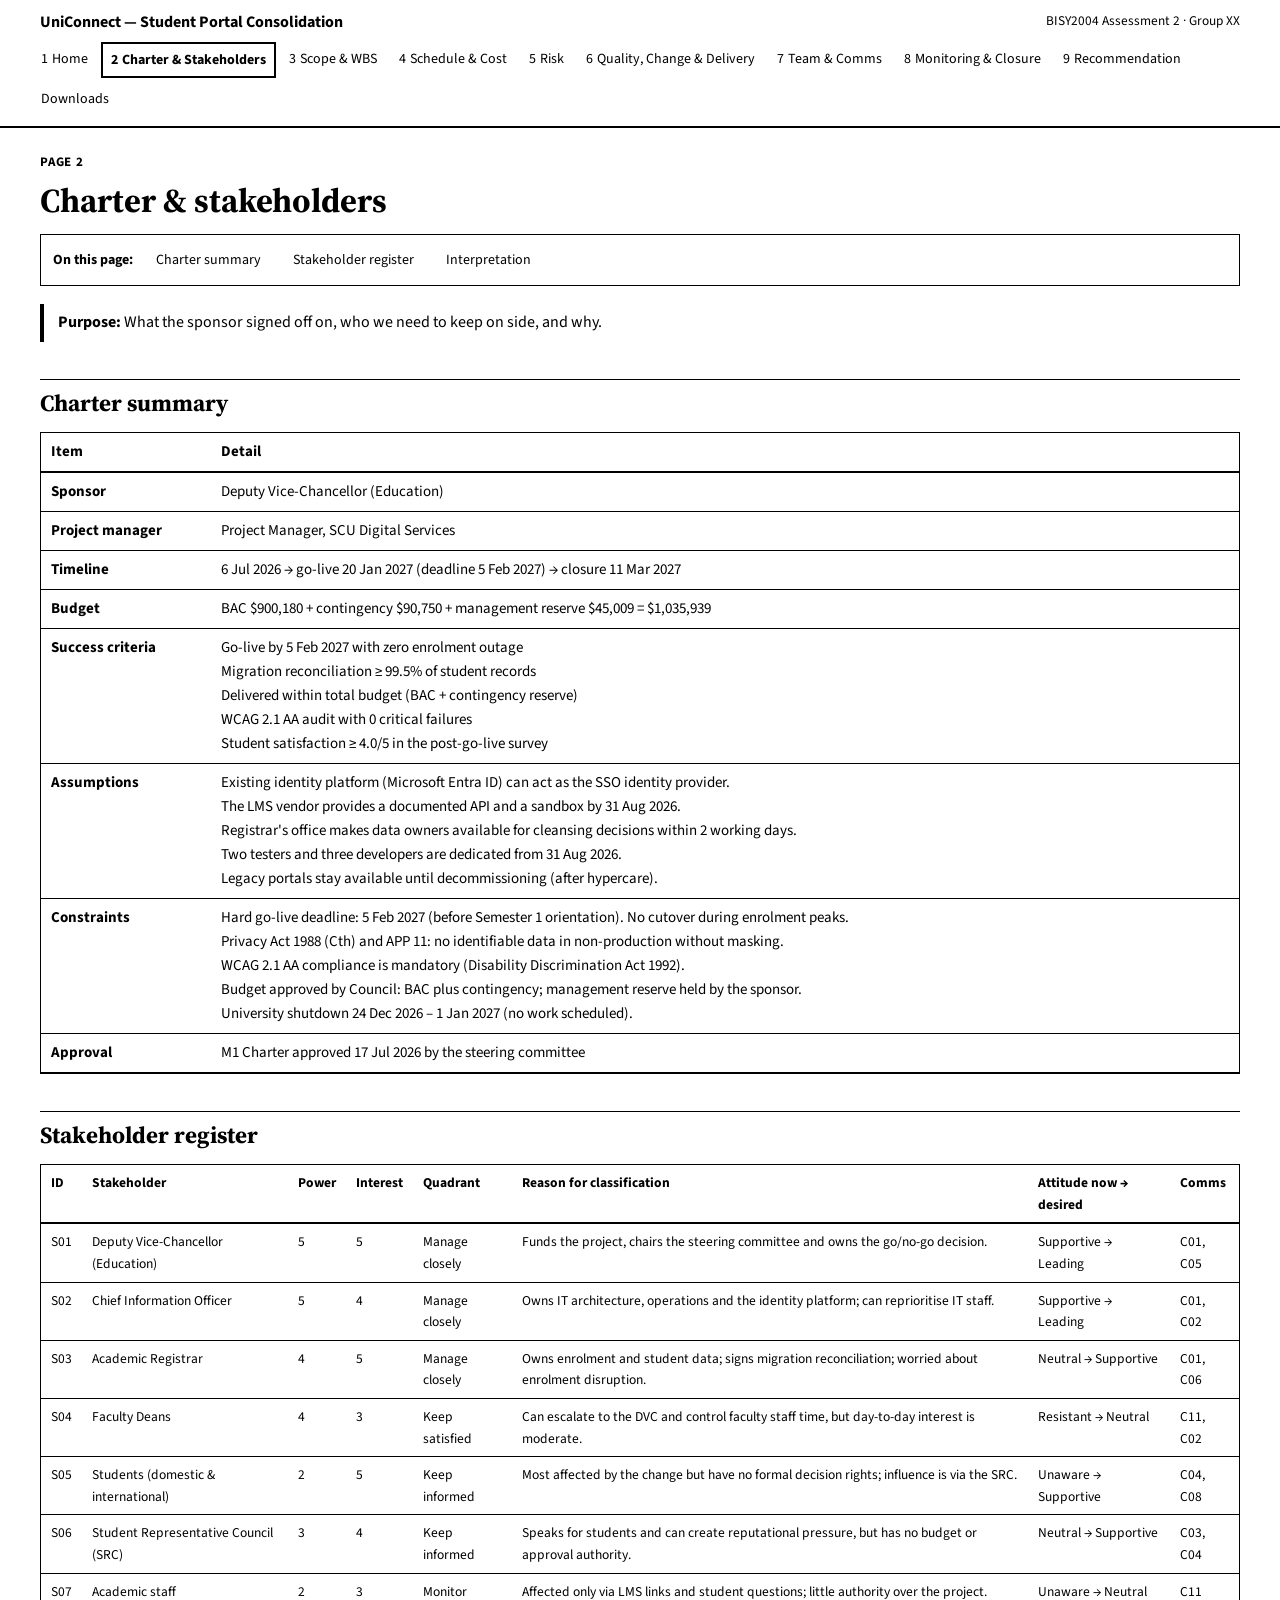
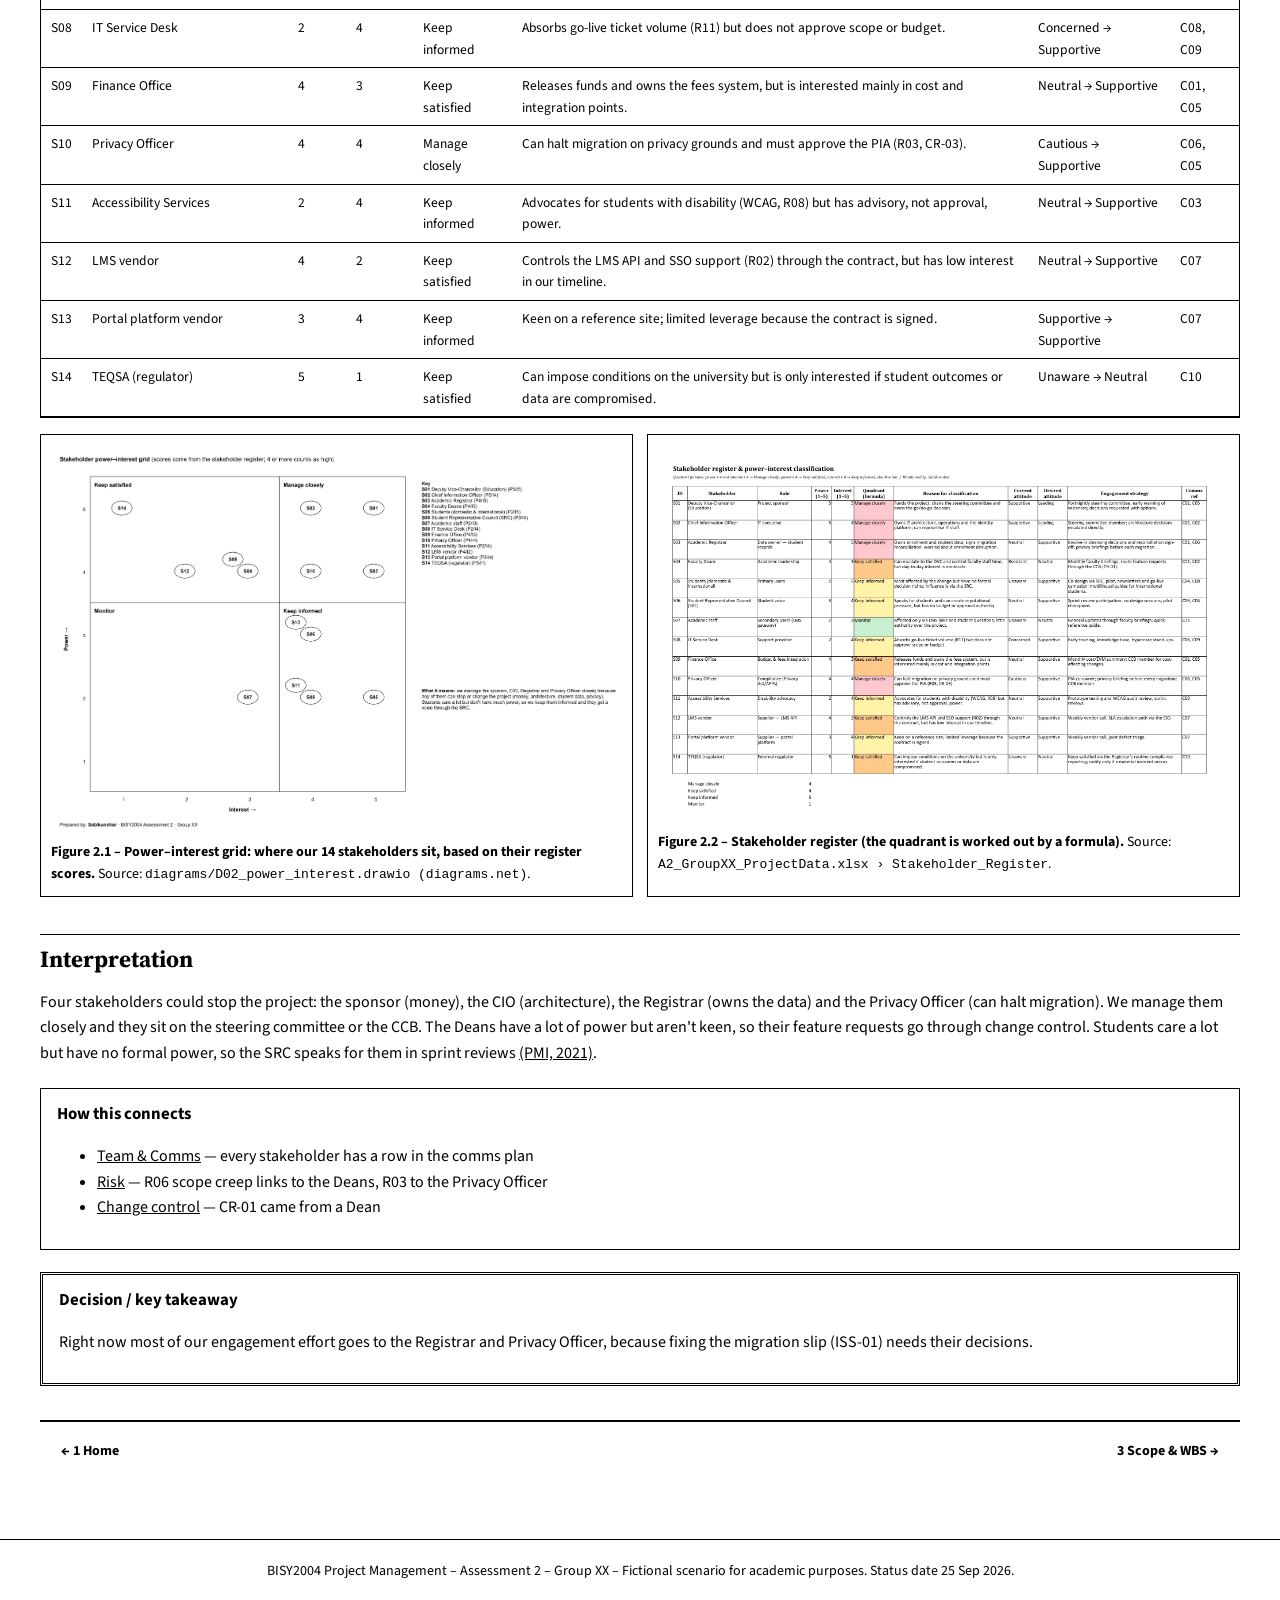
==== commit 4bc232a1: "Status colours back, more organised pages, member attribution in tool evidence - RAG and risk-band c" ====
--- a/charter.html
+++ b/charter.html
@@ -8,12 +8,15 @@
 <a class="skip" href="#main">Skip to content</a>
 <header class="top"><div class="brand"><span>UniConnect — Student Portal Consolidation</span><small>BISY2004 Assessment 2 · Group XX</small></div>
 <nav aria-label="Main"><a href="index.html"><span class="n">1</span>Home</a><a href="charter.html" aria-current="page"><span class="n">2</span>Charter & Stakeholders</a><a href="scope.html"><span class="n">3</span>Scope & WBS</a><a href="schedule.html"><span class="n">4</span>Schedule & Cost</a><a href="risk.html"><span class="n">5</span>Risk</a><a href="quality.html"><span class="n">6</span>Quality, Change & Delivery</a><a href="team.html"><span class="n">7</span>Team & Comms</a><a href="monitoring.html"><span class="n">8</span>Monitoring & Closure</a><a href="recommendation.html"><span class="n">9</span>Recommendation</a><a href="downloads.html">Downloads</a></nav></header>
-<main id="main"><p class="eyebrow">Page 2</p><h1>Charter & stakeholders</h1><p class="purpose"><b>Purpose:</b> <span class="prose">What the sponsor signed off on, who we need to keep on side, and why.</span></p>
-<section><h2>Charter summary</h2><div class="tbl"><table class="kv"><thead><tr><th scope='col'>Item</th><th scope='col'>Detail</th></tr></thead><tbody><tr><td>Sponsor</td><td>Deputy Vice-Chancellor (Education)</td></tr><tr><td>Project manager</td><td>Project Manager, SCU Digital Services</td></tr><tr><td>Timeline</td><td>6 Jul 2026 → go-live 20 Jan 2027 (deadline 5 Feb 2027) → closure 11 Mar 2027</td></tr><tr><td>Budget</td><td>BAC $900,180 + contingency $90,750 + management reserve $45,009 = $1,035,939</td></tr><tr><td>Success criteria</td><td>Go-live by 5 Feb 2027 with zero enrolment outage<br>Migration reconciliation ≥ 99.5% of student records<br>Delivered within total budget (BAC + contingency reserve)<br>WCAG 2.1 AA audit with 0 critical failures<br>Student satisfaction ≥ 4.0/5 in the post-go-live survey</td></tr><tr><td>Assumptions</td><td>Existing identity platform (Microsoft Entra ID) can act as the SSO identity provider.<br>The LMS vendor provides a documented API and a sandbox by 31 Aug 2026.<br>Registrar&#x27;s office makes data owners available for cleansing decisions within 2 working days.<br>Two testers and three developers are dedicated from 31 Aug 2026.<br>Legacy portals stay available until decommissioning (after hypercare).</td></tr><tr><td>Constraints</td><td>Hard go-live deadline: 5 Feb 2027 (before Semester 1 orientation). No cutover during enrolment peaks.<br>Privacy Act 1988 (Cth) and APP 11: no identifiable data in non-production without masking.<br>WCAG 2.1 AA compliance is mandatory (Disability Discrimination Act 1992).<br>Budget approved by Council: BAC plus contingency; management reserve held by the sponsor.<br>University shutdown 24 Dec 2026 – 1 Jan 2027 (no work scheduled).</td></tr><tr><td>Approval</td><td>M1 Charter approved 17 Jul 2026 by the steering committee</td></tr></tbody></table></div></section>
-<section><h2>Stakeholder register</h2><div class="tbl"><table class="small"><thead><tr><th scope='col'>ID</th><th scope='col'>Stakeholder</th><th scope='col'>Power</th><th scope='col'>Interest</th><th scope='col'>Quadrant</th><th scope='col'>Reason for classification</th><th scope='col'>Attitude now → desired</th><th scope='col'>Comms</th></tr></thead><tbody><tr><td>S01</td><td>Deputy Vice-Chancellor (Education)</td><td>5</td><td>5</td><td>Manage closely</td><td>Funds the project, chairs the steering committee and owns the go/no-go decision.</td><td>Supportive → Leading</td><td>C01, C05</td></tr><tr><td>S02</td><td>Chief Information Officer</td><td>5</td><td>4</td><td>Manage closely</td><td>Owns IT architecture, operations and the identity platform; can reprioritise IT staff.</td><td>Supportive → Leading</td><td>C01, C02</td></tr><tr><td>S03</td><td>Academic Registrar</td><td>4</td><td>5</td><td>Manage closely</td><td>Owns enrolment and student data; signs migration reconciliation; worried about enrolment disruption.</td><td>Neutral → Supportive</td><td>C01, C06</td></tr><tr><td>S04</td><td>Faculty Deans</td><td>4</td><td>3</td><td>Keep satisfied</td><td>Can escalate to the DVC and control faculty staff time, but day-to-day interest is moderate.</td><td>Resistant → Neutral</td><td>C11, C02</td></tr><tr><td>S05</td><td>Students (domestic &amp; international)</td><td>2</td><td>5</td><td>Keep informed</td><td>Most affected by the change but have no formal decision rights; influence is via the SRC.</td><td>Unaware → Supportive</td><td>C04, C08</td></tr><tr><td>S06</td><td>Student Representative Council (SRC)</td><td>3</td><td>4</td><td>Keep informed</td><td>Speaks for students and can create reputational pressure, but has no budget or approval authority.</td><td>Neutral → Supportive</td><td>C03, C04</td></tr><tr><td>S07</td><td>Academic staff</td><td>2</td><td>3</td><td>Monitor</td><td>Affected only via LMS links and student questions; little authority over the project.</td><td>Unaware → Neutral</td><td>C11</td></tr><tr><td>S08</td><td>IT Service Desk</td><td>2</td><td>4</td><td>Keep informed</td><td>Absorbs go-live ticket volume (R11) but does not approve scope or budget.</td><td>Concerned → Supportive</td><td>C08, C09</td></tr><tr><td>S09</td><td>Finance Office</td><td>4</td><td>3</td><td>Keep satisfied</td><td>Releases funds and owns the fees system, but is interested mainly in cost and integration points.</td><td>Neutral → Supportive</td><td>C01, C05</td></tr><tr><td>S10</td><td>Privacy Officer</td><td>4</td><td>4</td><td>Manage closely</td><td>Can halt migration on privacy grounds and must approve the PIA (R03, CR-03).</td><td>Cautious → Supportive</td><td>C06, C05</td></tr><tr><td>S11</td><td>Accessibility Services</td><td>2</td><td>4</td><td>Keep informed</td><td>Advocates for students with disability (WCAG, R08) but has advisory, not approval, power.</td><td>Neutral → Supportive</td><td>C03</td></tr><tr><td>S12</td><td>LMS vendor</td><td>4</td><td>2</td><td>Keep satisfied</td><td>Controls the LMS API and SSO support (R02) through the contract, but has low interest in our timeline.</td><td>Neutral → Supportive</td><td>C07</td></tr><tr><td>S13</td><td>Portal platform vendor</td><td>3</td><td>4</td><td>Keep informed</td><td>Keen on a reference site; limited leverage because the contract is signed.</td><td>Supportive → Supportive</td><td>C07</td></tr><tr><td>S14</td><td>TEQSA (regulator)</td><td>5</td><td>1</td><td>Keep satisfied</td><td>Can impose conditions on the university but is only interested if student outcomes or data are compromised.</td><td>Unaware → Neutral</td><td>C10</td></tr></tbody></table></div><figure id="fig2-1"><a class="zoom" href="assets/img/fig2_1.webp" aria-label="Enlarge Figure 2.1"><img src="assets/img/fig2_1.webp" width="2902" height="1890" loading="lazy" alt="Figure 2.1: Power–interest grid: where our 14 stakeholders sit, based on their register scores (diagrams.net screenshot/export)"></a><figcaption><b>Figure 2.1 – Power–interest grid: where our 14 stakeholders sit, based on their register scores.</b> Source: <code>diagrams/D02_power_interest.drawio (diagrams.net)</code>.</figcaption></figure><figure id="fig2-2"><a class="zoom" href="assets/img/fig2_2.webp" aria-label="Enlarge Figure 2.2"><img src="assets/img/fig2_2.webp" width="1988" height="1406" loading="lazy" alt="Figure 2.2: Stakeholder register (the quadrant is worked out by a formula) (Excel/LibreOffice screenshot/export)"></a><figcaption><b>Figure 2.2 – Stakeholder register (the quadrant is worked out by a formula).</b> Source: <code>A2_GroupXX_ProjectData.xlsx › Stakeholder_Register</code>.</figcaption></figure></section>
-<section><h2>Interpretation</h2><div class="prose"><p>Four stakeholders could stop the project: the sponsor (money), the CIO (architecture), the Registrar (owns the data) and the Privacy Officer (can halt migration). We manage them closely and they sit on the steering committee or the CCB. The Deans have a lot of power but aren't keen, so their feature requests go through change control. Students care a lot but have no formal power, so the SRC speaks for them in sprint reviews <a class="cite" href="recommendation.html#references">(PMI, 2021)</a>.</p></div></section>
+<main id="main"><p class="eyebrow">Page 2</p><h1>Charter & stakeholders</h1>
+<nav class="onpage" aria-label="On this page"><b>On this page:</b> <a href="#charter-summary">Charter summary</a><a href="#stakeholder-register">Stakeholder register</a><a href="#interpretation">Interpretation</a></nav>
+<p class="purpose"><b>Purpose:</b> <span class="prose">What the sponsor signed off on, who we need to keep on side, and why.</span></p>
+<section id="charter-summary"><h2>Charter summary</h2><div class="tbl"><table class="kv"><thead><tr><th scope='col'>Item</th><th scope='col'>Detail</th></tr></thead><tbody><tr><td>Sponsor</td><td>Deputy Vice-Chancellor (Education)</td></tr><tr><td>Project manager</td><td>Project Manager, SCU Digital Services</td></tr><tr><td>Timeline</td><td>6 Jul 2026 → go-live 20 Jan 2027 (deadline 5 Feb 2027) → closure 11 Mar 2027</td></tr><tr><td>Budget</td><td>BAC $900,180 + contingency $90,750 + management reserve $45,009 = $1,035,939</td></tr><tr><td>Success criteria</td><td>Go-live by 5 Feb 2027 with zero enrolment outage<br>Migration reconciliation ≥ 99.5% of student records<br>Delivered within total budget (BAC + contingency reserve)<br>WCAG 2.1 AA audit with 0 critical failures<br>Student satisfaction ≥ 4.0/5 in the post-go-live survey</td></tr><tr><td>Assumptions</td><td>Existing identity platform (Microsoft Entra ID) can act as the SSO identity provider.<br>The LMS vendor provides a documented API and a sandbox by 31 Aug 2026.<br>Registrar&#x27;s office makes data owners available for cleansing decisions within 2 working days.<br>Two testers and three developers are dedicated from 31 Aug 2026.<br>Legacy portals stay available until decommissioning (after hypercare).</td></tr><tr><td>Constraints</td><td>Hard go-live deadline: 5 Feb 2027 (before Semester 1 orientation). No cutover during enrolment peaks.<br>Privacy Act 1988 (Cth) and APP 11: no identifiable data in non-production without masking.<br>WCAG 2.1 AA compliance is mandatory (Disability Discrimination Act 1992).<br>Budget approved by Council: BAC plus contingency; management reserve held by the sponsor.<br>University shutdown 24 Dec 2026 – 1 Jan 2027 (no work scheduled).</td></tr><tr><td>Approval</td><td>M1 Charter approved 17 Jul 2026 by the steering committee</td></tr></tbody></table></div></section>
+<section id="stakeholder-register"><h2>Stakeholder register</h2><div class="tbl"><table class="small"><thead><tr><th scope='col'>ID</th><th scope='col'>Stakeholder</th><th scope='col'>Power</th><th scope='col'>Interest</th><th scope='col'>Quadrant</th><th scope='col'>Reason for classification</th><th scope='col'>Attitude now → desired</th><th scope='col'>Comms</th></tr></thead><tbody><tr><td>S01</td><td>Deputy Vice-Chancellor (Education)</td><td>5</td><td>5</td><td>Manage closely</td><td>Funds the project, chairs the steering committee and owns the go/no-go decision.</td><td>Supportive → Leading</td><td>C01, C05</td></tr><tr><td>S02</td><td>Chief Information Officer</td><td>5</td><td>4</td><td>Manage closely</td><td>Owns IT architecture, operations and the identity platform; can reprioritise IT staff.</td><td>Supportive → Leading</td><td>C01, C02</td></tr><tr><td>S03</td><td>Academic Registrar</td><td>4</td><td>5</td><td>Manage closely</td><td>Owns enrolment and student data; signs migration reconciliation; worried about enrolment disruption.</td><td>Neutral → Supportive</td><td>C01, C06</td></tr><tr><td>S04</td><td>Faculty Deans</td><td>4</td><td>3</td><td>Keep satisfied</td><td>Can escalate to the DVC and control faculty staff time, but day-to-day interest is moderate.</td><td>Resistant → Neutral</td><td>C11, C02</td></tr><tr><td>S05</td><td>Students (domestic &amp; international)</td><td>2</td><td>5</td><td>Keep informed</td><td>Most affected by the change but have no formal decision rights; influence is via the SRC.</td><td>Unaware → Supportive</td><td>C04, C08</td></tr><tr><td>S06</td><td>Student Representative Council (SRC)</td><td>3</td><td>4</td><td>Keep informed</td><td>Speaks for students and can create reputational pressure, but has no budget or approval authority.</td><td>Neutral → Supportive</td><td>C03, C04</td></tr><tr><td>S07</td><td>Academic staff</td><td>2</td><td>3</td><td>Monitor</td><td>Affected only via LMS links and student questions; little authority over the project.</td><td>Unaware → Neutral</td><td>C11</td></tr><tr><td>S08</td><td>IT Service Desk</td><td>2</td><td>4</td><td>Keep informed</td><td>Absorbs go-live ticket volume (R11) but does not approve scope or budget.</td><td>Concerned → Supportive</td><td>C08, C09</td></tr><tr><td>S09</td><td>Finance Office</td><td>4</td><td>3</td><td>Keep satisfied</td><td>Releases funds and owns the fees system, but is interested mainly in cost and integration points.</td><td>Neutral → Supportive</td><td>C01, C05</td></tr><tr><td>S10</td><td>Privacy Officer</td><td>4</td><td>4</td><td>Manage closely</td><td>Can halt migration on privacy grounds and must approve the PIA (R03, CR-03).</td><td>Cautious → Supportive</td><td>C06, C05</td></tr><tr><td>S11</td><td>Accessibility Services</td><td>2</td><td>4</td><td>Keep informed</td><td>Advocates for students with disability (WCAG, R08) but has advisory, not approval, power.</td><td>Neutral → Supportive</td><td>C03</td></tr><tr><td>S12</td><td>LMS vendor</td><td>4</td><td>2</td><td>Keep satisfied</td><td>Controls the LMS API and SSO support (R02) through the contract, but has low interest in our timeline.</td><td>Neutral → Supportive</td><td>C07</td></tr><tr><td>S13</td><td>Portal platform vendor</td><td>3</td><td>4</td><td>Keep informed</td><td>Keen on a reference site; limited leverage because the contract is signed.</td><td>Supportive → Supportive</td><td>C07</td></tr><tr><td>S14</td><td>TEQSA (regulator)</td><td>5</td><td>1</td><td>Keep satisfied</td><td>Can impose conditions on the university but is only interested if student outcomes or data are compromised.</td><td>Unaware → Neutral</td><td>C10</td></tr></tbody></table></div><div class="figs"><figure id="fig2-1"><a class="zoom" href="assets/img/fig2_1.webp" aria-label="Enlarge Figure 2.1"><img src="assets/img/fig2_1.webp" width="2902" height="1970" loading="lazy" alt="Figure 2.1: Power–interest grid: where our 14 stakeholders sit, based on their register scores (diagrams.net screenshot/export)"></a><figcaption><b>Figure 2.1 – Power–interest grid: where our 14 stakeholders sit, based on their register scores.</b> Source: <code>diagrams/D02_power_interest.drawio (diagrams.net)</code>.</figcaption></figure><figure id="fig2-2"><a class="zoom" href="assets/img/fig2_2.webp" aria-label="Enlarge Figure 2.2"><img src="assets/img/fig2_2.webp" width="1988" height="1313" loading="lazy" alt="Figure 2.2: Stakeholder register (the quadrant is worked out by a formula) (Excel/LibreOffice screenshot/export)"></a><figcaption><b>Figure 2.2 – Stakeholder register (the quadrant is worked out by a formula).</b> Source: <code>A2_GroupXX_ProjectData.xlsx › Stakeholder_Register</code>.</figcaption></figure></div></section>
+<section id="interpretation"><h2>Interpretation</h2><div class="prose"><p>Four stakeholders could stop the project: the sponsor (money), the CIO (architecture), the Registrar (owns the data) and the Privacy Officer (can halt migration). We manage them closely and they sit on the steering committee or the CCB. The Deans have a lot of power but aren't keen, so their feature requests go through change control. Students care a lot but have no formal power, so the SRC speaks for them in sprint reviews <a class="cite" href="recommendation.html#references">(PMI, 2021)</a>.</p></div></section>
 <aside class="connect"><h3>How this connects</h3><ul><li><a href="team.html#comms">Team & Comms</a> — every stakeholder has a row in the comms plan</li><li><a href="risk.html">Risk</a> — R06 scope creep links to the Deans, R03 to the Privacy Officer</li><li><a href="quality.html#change">Change control</a> — CR-01 came from a Dean</li></ul></aside>
-<aside class="decision"><h3>Decision / key takeaway</h3><div class="prose"><p>Right now most of our engagement effort goes to the Registrar and Privacy Officer, because fixing the migration slip (ISS-01) needs their decisions.</p></div></aside></main>
+<aside class="decision"><h3>Decision / key takeaway</h3><div class="prose"><p>Right now most of our engagement effort goes to the Registrar and Privacy Officer, because fixing the migration slip (ISS-01) needs their decisions.</p></div></aside>
+<nav class="pager" aria-label="Previous and next page"><a href="index.html">← 1 Home</a><a href="scope.html">3 Scope & WBS →</a></nav></main>
 <footer>BISY2004 Project Management – Assessment 2 – Group XX – Fictional scenario for academic purposes. Status date 25 Sep 2026.</footer>
 <div id="lb" role="dialog" aria-label="Enlarged figure"><button aria-label="Close">×</button><img alt=""></div>
 <script src="assets/site.js"></script></body></html>
--- a/assets/site.css
+++ b/assets/site.css
@@ -1,5 +1,6 @@
 
-/* Black and white only (group decision): no colour, no background highlights. Emphasis = bold, borders, underline. */
+/* Black-and-white layout (group decision). Colour is ONLY used for status/rating pills (Green/Amber/Red, risk bands),
+   where it helps you read the meaning; the word is always there too. */
 :root{--ink:#000;--muted:#333;--line:#000}
 *{box-sizing:border-box}html{scroll-behavior:smooth}section,figure{scroll-margin-top:130px}
 body{margin:0;font:16px/1.6 "Source Sans 3",system-ui,-apple-system,"Segoe UI",sans-serif;color:var(--ink);background:#fff}
@@ -33,7 +34,13 @@
 .connect,.decision{padding:12px 16px;margin:22px 0}
 .connect{border:1px solid #000}.connect h3,.decision h3{margin-top:0}
 .decision{border:3px double #000}
-.rag{display:inline-block;padding:0 6px;border:1px solid #000;font-size:13px;font-weight:700}
+.rag{display:inline-block;padding:0 7px;border:1px solid #000;border-radius:999px;font-size:13px;font-weight:700;color:#111;white-space:nowrap}
+.rag-green{background:#b7ebc6}.rag-amber{background:#ffd98a}.rag-red{background:#ffb4b4}.rag-orange{background:#ffc98a}
+.rag-yellow{background:#fff2a8}.rag-grey{background:#e3e6ea}
+.onpage{display:flex;flex-wrap:wrap;gap:6px 14px;align-items:baseline;border:1px solid #000;padding:8px 12px;margin:6px 0 18px;font-size:14px}
+.pager{display:flex;justify-content:space-between;gap:12px;border-top:2px solid #000;margin-top:34px;padding-top:12px;font-weight:700}
+.figs{display:grid;grid-template-columns:1fr 1fr;gap:14px}.figs figure{margin:0}
+table.sitemap td:first-child{white-space:nowrap}
 .raci{display:inline-block;min-width:22px;text-align:center}.raci-a{font-weight:700;text-decoration:underline}
 .cols{display:grid;grid-template-columns:1fr 1fr;gap:20px}
 .lifecycle{list-style:none;padding:0;display:grid;grid-template-columns:repeat(6,1fr);gap:6px}
@@ -48,4 +55,4 @@
 footer{border-top:1px solid #000;font-size:14px;text-align:center;padding:20px}
 #lb{position:fixed;inset:0;background:rgba(0,0,0,.88);display:none;align-items:center;justify-content:center;z-index:50;padding:20px}
 #lb.open{display:flex}#lb img{max-width:100%;max-height:100%;background:#fff}#lb button{position:absolute;top:12px;right:16px;font-size:28px;background:none;color:#fff;border:0;cursor:pointer}
-@media (max-width:760px){header.top{position:static}.cols{grid-template-columns:1fr}.lifecycle{grid-template-columns:1fr 1fr}h1{font-size:1.6rem}main{padding:16px}nav a{font-size:13px;padding:4px 7px}}
+@media (max-width:760px){header.top{position:static}.cols,.figs{grid-template-columns:1fr}.lifecycle{grid-template-columns:1fr 1fr}h1{font-size:1.6rem}main{padding:16px}nav a{font-size:13px;padding:4px 7px}}
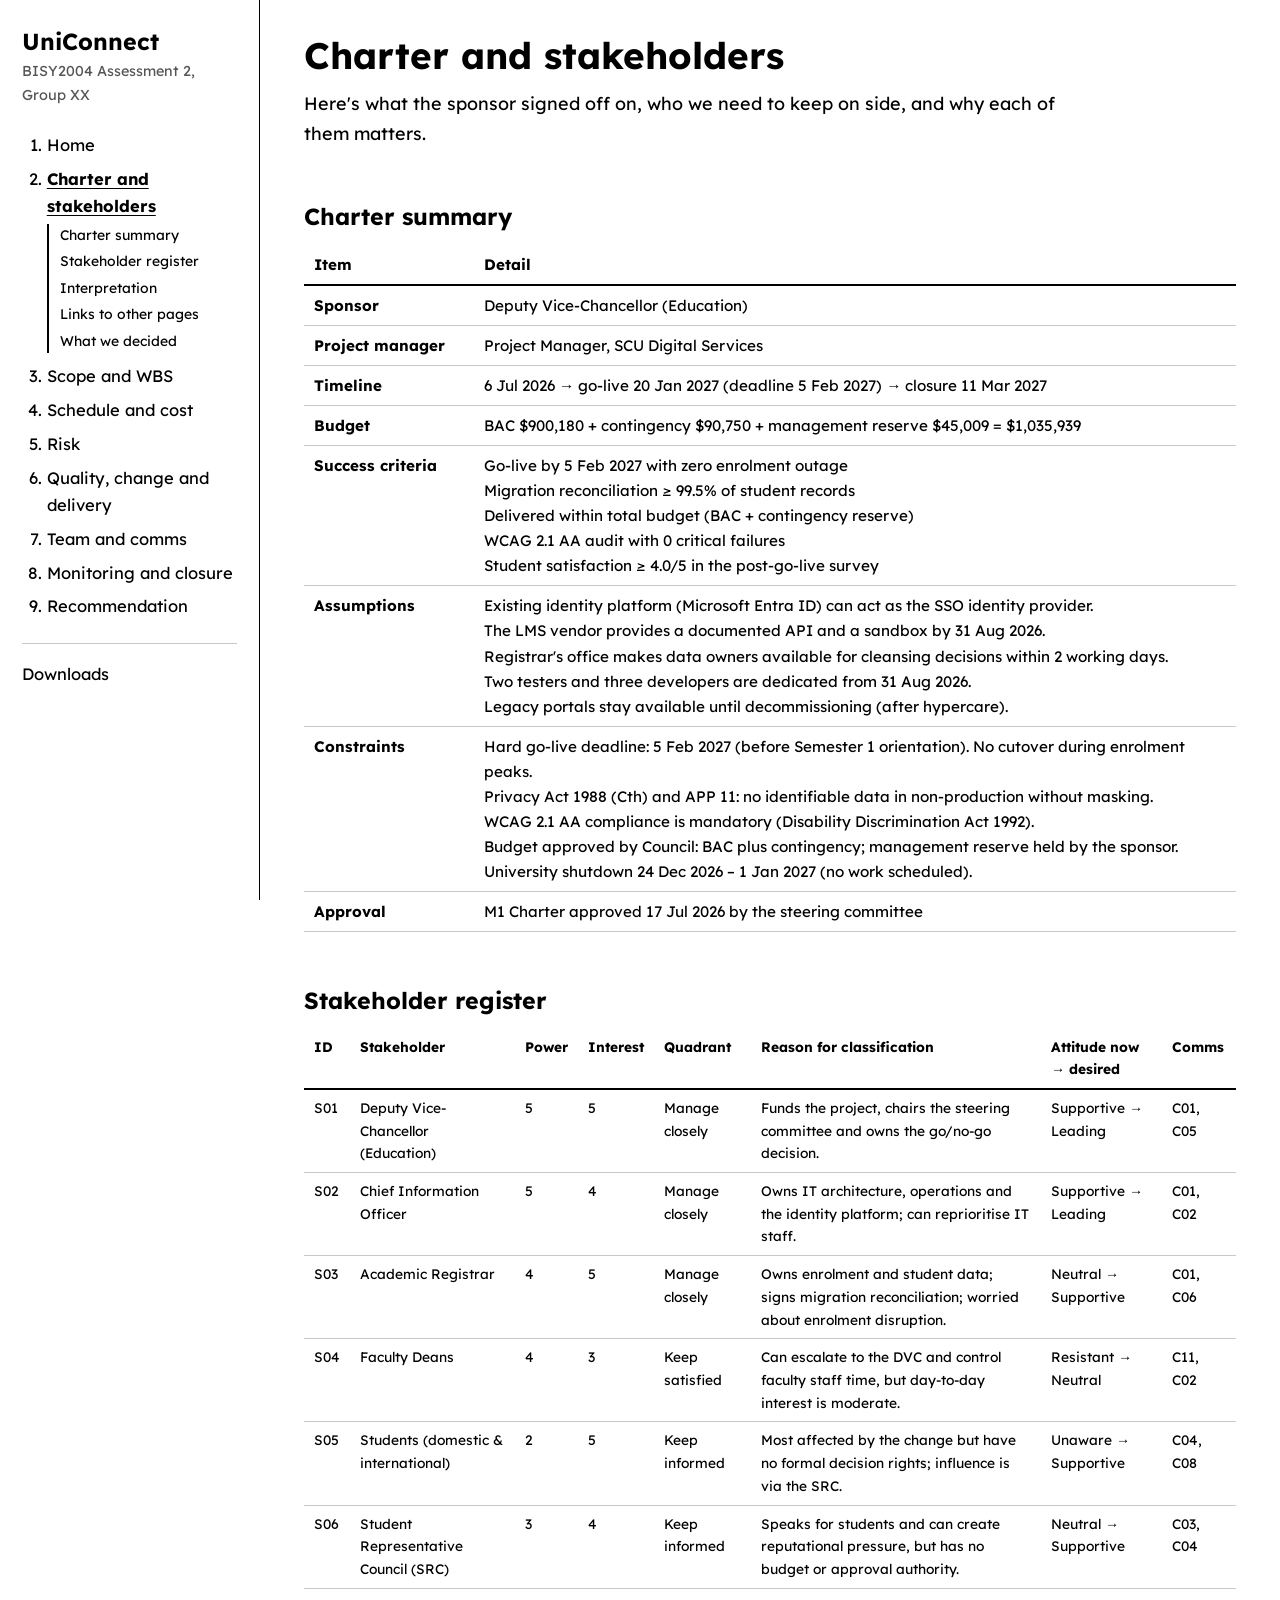
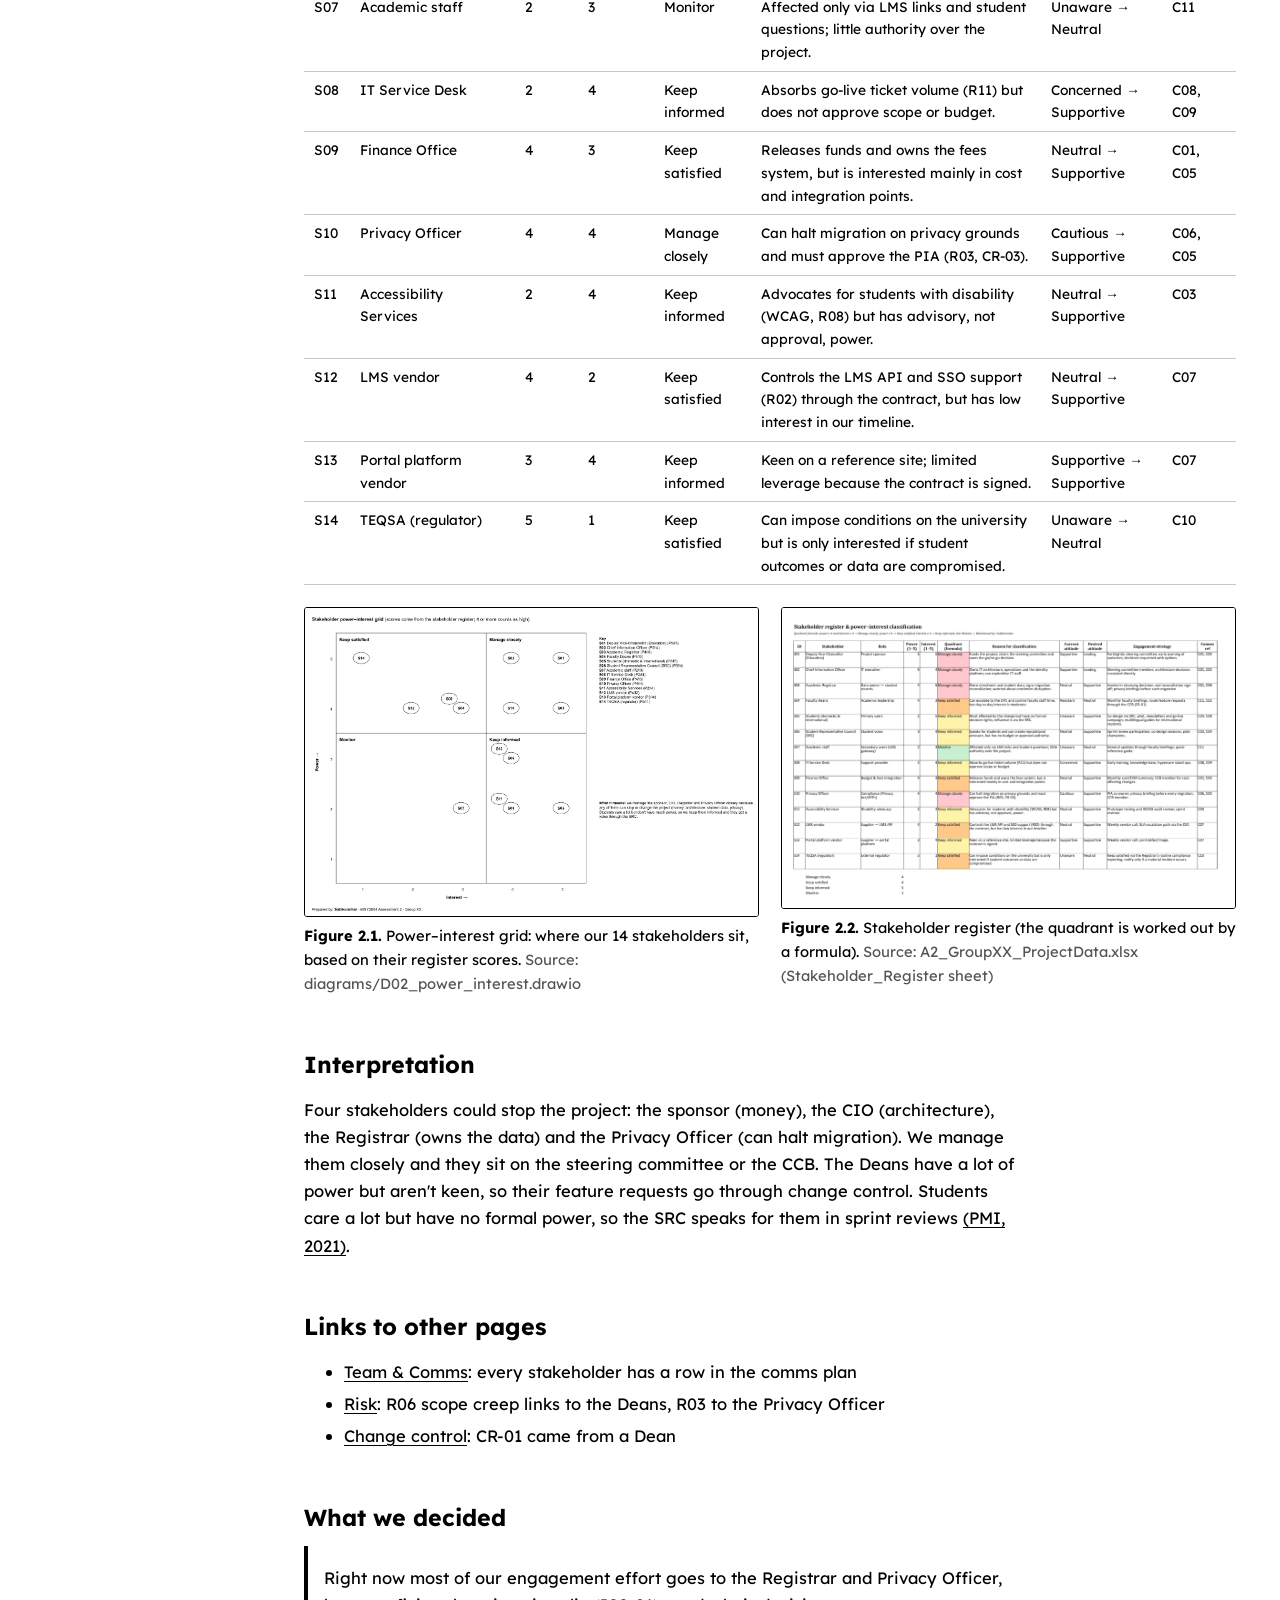
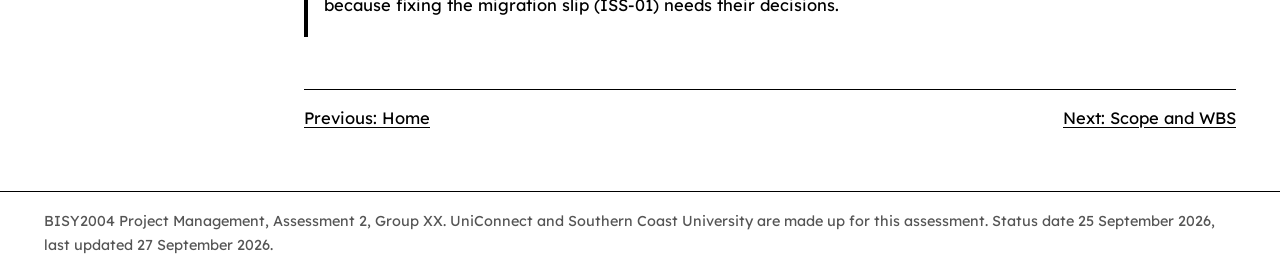
==== commit 1d208d0e: "Redesign: sidebar navigation, one readable typeface, plain page intros and endings Drop the template" ====
--- a/charter.html
+++ b/charter.html
@@ -1,22 +1,33 @@
 <!doctype html>
 <html lang="en-AU"><head><meta charset="utf-8"><meta name="viewport" content="width=device-width,initial-scale=1">
-<title>Charter & stakeholders · UniConnect · BISY2004 A2 Group XX</title>
-<meta name="description" content="UniConnect student portal consolidation — BISY2004 Assessment 2 project management website (fictional scenario).">
+<title>Charter and stakeholders | UniConnect | BISY2004 Group XX</title>
+<meta name="description" content="UniConnect student portal consolidation. BISY2004 Assessment 2 group project website (fictional scenario).">
 <link rel="preconnect" href="https://fonts.googleapis.com"><link rel="preconnect" href="https://fonts.gstatic.com" crossorigin>
-<link href="https://fonts.googleapis.com/css2?family=Source+Sans+3:wght@400;600;700&family=Source+Serif+4:wght@600;700&display=swap" rel="stylesheet">
+<link href="https://fonts.googleapis.com/css2?family=Lexend:wght@400;600;700&display=swap" rel="stylesheet">
 <link rel="stylesheet" href="assets/site.css"></head><body>
 <a class="skip" href="#main">Skip to content</a>
-<header class="top"><div class="brand"><span>UniConnect — Student Portal Consolidation</span><small>BISY2004 Assessment 2 · Group XX</small></div>
-<nav aria-label="Main"><a href="index.html"><span class="n">1</span>Home</a><a href="charter.html" aria-current="page"><span class="n">2</span>Charter & Stakeholders</a><a href="scope.html"><span class="n">3</span>Scope & WBS</a><a href="schedule.html"><span class="n">4</span>Schedule & Cost</a><a href="risk.html"><span class="n">5</span>Risk</a><a href="quality.html"><span class="n">6</span>Quality, Change & Delivery</a><a href="team.html"><span class="n">7</span>Team & Comms</a><a href="monitoring.html"><span class="n">8</span>Monitoring & Closure</a><a href="recommendation.html"><span class="n">9</span>Recommendation</a><a href="downloads.html">Downloads</a></nav></header>
-<main id="main"><p class="eyebrow">Page 2</p><h1>Charter & stakeholders</h1>
-<nav class="onpage" aria-label="On this page"><b>On this page:</b> <a href="#charter-summary">Charter summary</a><a href="#stakeholder-register">Stakeholder register</a><a href="#interpretation">Interpretation</a></nav>
-<p class="purpose"><b>Purpose:</b> <span class="prose">What the sponsor signed off on, who we need to keep on side, and why.</span></p>
+<div class="layout">
+<aside class="side"><a class="site-name" href="index.html">UniConnect</a><p class="site-sub">BISY2004 Assessment 2, Group XX</p>
+<nav aria-label="Main"><ol><li><a href="index.html">Home</a>
+</li><li><a href="charter.html" aria-current="page">Charter and stakeholders</a>
+<ol class="sub"><li><a href="#charter-summary">Charter summary</a></li><li><a href="#stakeholder-register">Stakeholder register</a></li><li><a href="#interpretation">Interpretation</a></li><li><a href="#links">Links to other pages</a></li><li><a href="#decision">What we decided</a></li></ol></li><li><a href="scope.html">Scope and WBS</a>
+</li><li><a href="schedule.html">Schedule and cost</a>
+</li><li><a href="risk.html">Risk</a>
+</li><li><a href="quality.html">Quality, change and delivery</a>
+</li><li><a href="team.html">Team and comms</a>
+</li><li><a href="monitoring.html">Monitoring and closure</a>
+</li><li><a href="recommendation.html">Recommendation</a>
+</li></ol>
+<a class="extra" href="downloads.html">Downloads</a></nav></aside>
+<main id="main"><h1>Charter and stakeholders</h1>
+<p class="intro"><span class="prose">Here's what the sponsor signed off on, who we need to keep on side, and why each of them matters.</span></p>
 <section id="charter-summary"><h2>Charter summary</h2><div class="tbl"><table class="kv"><thead><tr><th scope='col'>Item</th><th scope='col'>Detail</th></tr></thead><tbody><tr><td>Sponsor</td><td>Deputy Vice-Chancellor (Education)</td></tr><tr><td>Project manager</td><td>Project Manager, SCU Digital Services</td></tr><tr><td>Timeline</td><td>6 Jul 2026 → go-live 20 Jan 2027 (deadline 5 Feb 2027) → closure 11 Mar 2027</td></tr><tr><td>Budget</td><td>BAC $900,180 + contingency $90,750 + management reserve $45,009 = $1,035,939</td></tr><tr><td>Success criteria</td><td>Go-live by 5 Feb 2027 with zero enrolment outage<br>Migration reconciliation ≥ 99.5% of student records<br>Delivered within total budget (BAC + contingency reserve)<br>WCAG 2.1 AA audit with 0 critical failures<br>Student satisfaction ≥ 4.0/5 in the post-go-live survey</td></tr><tr><td>Assumptions</td><td>Existing identity platform (Microsoft Entra ID) can act as the SSO identity provider.<br>The LMS vendor provides a documented API and a sandbox by 31 Aug 2026.<br>Registrar&#x27;s office makes data owners available for cleansing decisions within 2 working days.<br>Two testers and three developers are dedicated from 31 Aug 2026.<br>Legacy portals stay available until decommissioning (after hypercare).</td></tr><tr><td>Constraints</td><td>Hard go-live deadline: 5 Feb 2027 (before Semester 1 orientation). No cutover during enrolment peaks.<br>Privacy Act 1988 (Cth) and APP 11: no identifiable data in non-production without masking.<br>WCAG 2.1 AA compliance is mandatory (Disability Discrimination Act 1992).<br>Budget approved by Council: BAC plus contingency; management reserve held by the sponsor.<br>University shutdown 24 Dec 2026 – 1 Jan 2027 (no work scheduled).</td></tr><tr><td>Approval</td><td>M1 Charter approved 17 Jul 2026 by the steering committee</td></tr></tbody></table></div></section>
-<section id="stakeholder-register"><h2>Stakeholder register</h2><div class="tbl"><table class="small"><thead><tr><th scope='col'>ID</th><th scope='col'>Stakeholder</th><th scope='col'>Power</th><th scope='col'>Interest</th><th scope='col'>Quadrant</th><th scope='col'>Reason for classification</th><th scope='col'>Attitude now → desired</th><th scope='col'>Comms</th></tr></thead><tbody><tr><td>S01</td><td>Deputy Vice-Chancellor (Education)</td><td>5</td><td>5</td><td>Manage closely</td><td>Funds the project, chairs the steering committee and owns the go/no-go decision.</td><td>Supportive → Leading</td><td>C01, C05</td></tr><tr><td>S02</td><td>Chief Information Officer</td><td>5</td><td>4</td><td>Manage closely</td><td>Owns IT architecture, operations and the identity platform; can reprioritise IT staff.</td><td>Supportive → Leading</td><td>C01, C02</td></tr><tr><td>S03</td><td>Academic Registrar</td><td>4</td><td>5</td><td>Manage closely</td><td>Owns enrolment and student data; signs migration reconciliation; worried about enrolment disruption.</td><td>Neutral → Supportive</td><td>C01, C06</td></tr><tr><td>S04</td><td>Faculty Deans</td><td>4</td><td>3</td><td>Keep satisfied</td><td>Can escalate to the DVC and control faculty staff time, but day-to-day interest is moderate.</td><td>Resistant → Neutral</td><td>C11, C02</td></tr><tr><td>S05</td><td>Students (domestic &amp; international)</td><td>2</td><td>5</td><td>Keep informed</td><td>Most affected by the change but have no formal decision rights; influence is via the SRC.</td><td>Unaware → Supportive</td><td>C04, C08</td></tr><tr><td>S06</td><td>Student Representative Council (SRC)</td><td>3</td><td>4</td><td>Keep informed</td><td>Speaks for students and can create reputational pressure, but has no budget or approval authority.</td><td>Neutral → Supportive</td><td>C03, C04</td></tr><tr><td>S07</td><td>Academic staff</td><td>2</td><td>3</td><td>Monitor</td><td>Affected only via LMS links and student questions; little authority over the project.</td><td>Unaware → Neutral</td><td>C11</td></tr><tr><td>S08</td><td>IT Service Desk</td><td>2</td><td>4</td><td>Keep informed</td><td>Absorbs go-live ticket volume (R11) but does not approve scope or budget.</td><td>Concerned → Supportive</td><td>C08, C09</td></tr><tr><td>S09</td><td>Finance Office</td><td>4</td><td>3</td><td>Keep satisfied</td><td>Releases funds and owns the fees system, but is interested mainly in cost and integration points.</td><td>Neutral → Supportive</td><td>C01, C05</td></tr><tr><td>S10</td><td>Privacy Officer</td><td>4</td><td>4</td><td>Manage closely</td><td>Can halt migration on privacy grounds and must approve the PIA (R03, CR-03).</td><td>Cautious → Supportive</td><td>C06, C05</td></tr><tr><td>S11</td><td>Accessibility Services</td><td>2</td><td>4</td><td>Keep informed</td><td>Advocates for students with disability (WCAG, R08) but has advisory, not approval, power.</td><td>Neutral → Supportive</td><td>C03</td></tr><tr><td>S12</td><td>LMS vendor</td><td>4</td><td>2</td><td>Keep satisfied</td><td>Controls the LMS API and SSO support (R02) through the contract, but has low interest in our timeline.</td><td>Neutral → Supportive</td><td>C07</td></tr><tr><td>S13</td><td>Portal platform vendor</td><td>3</td><td>4</td><td>Keep informed</td><td>Keen on a reference site; limited leverage because the contract is signed.</td><td>Supportive → Supportive</td><td>C07</td></tr><tr><td>S14</td><td>TEQSA (regulator)</td><td>5</td><td>1</td><td>Keep satisfied</td><td>Can impose conditions on the university but is only interested if student outcomes or data are compromised.</td><td>Unaware → Neutral</td><td>C10</td></tr></tbody></table></div><div class="figs"><figure id="fig2-1"><a class="zoom" href="assets/img/fig2_1.webp" aria-label="Enlarge Figure 2.1"><img src="assets/img/fig2_1.webp" width="2902" height="1970" loading="lazy" alt="Figure 2.1: Power–interest grid: where our 14 stakeholders sit, based on their register scores (diagrams.net screenshot/export)"></a><figcaption><b>Figure 2.1 – Power–interest grid: where our 14 stakeholders sit, based on their register scores.</b> Source: <code>diagrams/D02_power_interest.drawio (diagrams.net)</code>.</figcaption></figure><figure id="fig2-2"><a class="zoom" href="assets/img/fig2_2.webp" aria-label="Enlarge Figure 2.2"><img src="assets/img/fig2_2.webp" width="1988" height="1313" loading="lazy" alt="Figure 2.2: Stakeholder register (the quadrant is worked out by a formula) (Excel/LibreOffice screenshot/export)"></a><figcaption><b>Figure 2.2 – Stakeholder register (the quadrant is worked out by a formula).</b> Source: <code>A2_GroupXX_ProjectData.xlsx › Stakeholder_Register</code>.</figcaption></figure></div></section>
+<section id="stakeholder-register"><h2>Stakeholder register</h2><div class="tbl"><table class="small"><thead><tr><th scope='col'>ID</th><th scope='col'>Stakeholder</th><th scope='col'>Power</th><th scope='col'>Interest</th><th scope='col'>Quadrant</th><th scope='col'>Reason for classification</th><th scope='col'>Attitude now → desired</th><th scope='col'>Comms</th></tr></thead><tbody><tr><td>S01</td><td>Deputy Vice-Chancellor (Education)</td><td>5</td><td>5</td><td>Manage closely</td><td>Funds the project, chairs the steering committee and owns the go/no-go decision.</td><td>Supportive → Leading</td><td>C01, C05</td></tr><tr><td>S02</td><td>Chief Information Officer</td><td>5</td><td>4</td><td>Manage closely</td><td>Owns IT architecture, operations and the identity platform; can reprioritise IT staff.</td><td>Supportive → Leading</td><td>C01, C02</td></tr><tr><td>S03</td><td>Academic Registrar</td><td>4</td><td>5</td><td>Manage closely</td><td>Owns enrolment and student data; signs migration reconciliation; worried about enrolment disruption.</td><td>Neutral → Supportive</td><td>C01, C06</td></tr><tr><td>S04</td><td>Faculty Deans</td><td>4</td><td>3</td><td>Keep satisfied</td><td>Can escalate to the DVC and control faculty staff time, but day-to-day interest is moderate.</td><td>Resistant → Neutral</td><td>C11, C02</td></tr><tr><td>S05</td><td>Students (domestic &amp; international)</td><td>2</td><td>5</td><td>Keep informed</td><td>Most affected by the change but have no formal decision rights; influence is via the SRC.</td><td>Unaware → Supportive</td><td>C04, C08</td></tr><tr><td>S06</td><td>Student Representative Council (SRC)</td><td>3</td><td>4</td><td>Keep informed</td><td>Speaks for students and can create reputational pressure, but has no budget or approval authority.</td><td>Neutral → Supportive</td><td>C03, C04</td></tr><tr><td>S07</td><td>Academic staff</td><td>2</td><td>3</td><td>Monitor</td><td>Affected only via LMS links and student questions; little authority over the project.</td><td>Unaware → Neutral</td><td>C11</td></tr><tr><td>S08</td><td>IT Service Desk</td><td>2</td><td>4</td><td>Keep informed</td><td>Absorbs go-live ticket volume (R11) but does not approve scope or budget.</td><td>Concerned → Supportive</td><td>C08, C09</td></tr><tr><td>S09</td><td>Finance Office</td><td>4</td><td>3</td><td>Keep satisfied</td><td>Releases funds and owns the fees system, but is interested mainly in cost and integration points.</td><td>Neutral → Supportive</td><td>C01, C05</td></tr><tr><td>S10</td><td>Privacy Officer</td><td>4</td><td>4</td><td>Manage closely</td><td>Can halt migration on privacy grounds and must approve the PIA (R03, CR-03).</td><td>Cautious → Supportive</td><td>C06, C05</td></tr><tr><td>S11</td><td>Accessibility Services</td><td>2</td><td>4</td><td>Keep informed</td><td>Advocates for students with disability (WCAG, R08) but has advisory, not approval, power.</td><td>Neutral → Supportive</td><td>C03</td></tr><tr><td>S12</td><td>LMS vendor</td><td>4</td><td>2</td><td>Keep satisfied</td><td>Controls the LMS API and SSO support (R02) through the contract, but has low interest in our timeline.</td><td>Neutral → Supportive</td><td>C07</td></tr><tr><td>S13</td><td>Portal platform vendor</td><td>3</td><td>4</td><td>Keep informed</td><td>Keen on a reference site; limited leverage because the contract is signed.</td><td>Supportive → Supportive</td><td>C07</td></tr><tr><td>S14</td><td>TEQSA (regulator)</td><td>5</td><td>1</td><td>Keep satisfied</td><td>Can impose conditions on the university but is only interested if student outcomes or data are compromised.</td><td>Unaware → Neutral</td><td>C10</td></tr></tbody></table></div><div class="figs"><figure id="fig2-1"><a class="zoom" href="assets/img/fig2_1.webp" aria-label="Enlarge Figure 2.1"><img src="assets/img/fig2_1.webp" width="2902" height="1970" loading="lazy" alt="Figure 2.1: Power–interest grid: where our 14 stakeholders sit, based on their register scores (diagrams.net screenshot/export)"></a><figcaption><b>Figure 2.1.</b> Power–interest grid: where our 14 stakeholders sit, based on their register scores. <span class="src">Source: diagrams/D02_power_interest.drawio</span></figcaption></figure><figure id="fig2-2"><a class="zoom" href="assets/img/fig2_2.webp" aria-label="Enlarge Figure 2.2"><img src="assets/img/fig2_2.webp" width="1988" height="1313" loading="lazy" alt="Figure 2.2: Stakeholder register (the quadrant is worked out by a formula) (Excel/LibreOffice screenshot/export)"></a><figcaption><b>Figure 2.2.</b> Stakeholder register (the quadrant is worked out by a formula). <span class="src">Source: A2_GroupXX_ProjectData.xlsx (Stakeholder_Register sheet)</span></figcaption></figure></div></section>
 <section id="interpretation"><h2>Interpretation</h2><div class="prose"><p>Four stakeholders could stop the project: the sponsor (money), the CIO (architecture), the Registrar (owns the data) and the Privacy Officer (can halt migration). We manage them closely and they sit on the steering committee or the CCB. The Deans have a lot of power but aren't keen, so their feature requests go through change control. Students care a lot but have no formal power, so the SRC speaks for them in sprint reviews <a class="cite" href="recommendation.html#references">(PMI, 2021)</a>.</p></div></section>
-<aside class="connect"><h3>How this connects</h3><ul><li><a href="team.html#comms">Team & Comms</a> — every stakeholder has a row in the comms plan</li><li><a href="risk.html">Risk</a> — R06 scope creep links to the Deans, R03 to the Privacy Officer</li><li><a href="quality.html#change">Change control</a> — CR-01 came from a Dean</li></ul></aside>
-<aside class="decision"><h3>Decision / key takeaway</h3><div class="prose"><p>Right now most of our engagement effort goes to the Registrar and Privacy Officer, because fixing the migration slip (ISS-01) needs their decisions.</p></div></aside>
-<nav class="pager" aria-label="Previous and next page"><a href="index.html">← 1 Home</a><a href="scope.html">3 Scope & WBS →</a></nav></main>
-<footer>BISY2004 Project Management – Assessment 2 – Group XX – Fictional scenario for academic purposes. Status date 25 Sep 2026.</footer>
+<section id="links"><h2>Links to other pages</h2><ul class="links"><li><a href="team.html#comms">Team & Comms</a>: every stakeholder has a row in the comms plan</li><li><a href="risk.html">Risk</a>: R06 scope creep links to the Deans, R03 to the Privacy Officer</li><li><a href="quality.html#change">Change control</a>: CR-01 came from a Dean</li></ul></section>
+<section id="decision"><h2>What we decided</h2><div class="decision prose"><p>Right now most of our engagement effort goes to the Registrar and Privacy Officer, because fixing the migration slip (ISS-01) needs their decisions.</p></div></section>
+<nav class="pager" aria-label="Previous and next page"><a href="index.html">Previous: Home</a><a href="scope.html">Next: Scope and WBS</a></nav></main>
+</div>
+<footer>BISY2004 Project Management, Assessment 2, Group XX. UniConnect and Southern Coast University are made up for this assessment. Status date 25 September 2026, last updated 27 September 2026.</footer>
 <div id="lb" role="dialog" aria-label="Enlarged figure"><button aria-label="Close">×</button><img alt=""></div>
 <script src="assets/site.js"></script></body></html>
--- a/assets/site.css
+++ b/assets/site.css
@@ -1,58 +1,56 @@
 
-/* Black-and-white layout (group decision). Colour is ONLY used for status/rating pills (Green/Amber/Red, risk bands),
-   where it helps you read the meaning; the word is always there too. */
-:root{--ink:#000;--muted:#333;--line:#000}
-*{box-sizing:border-box}html{scroll-behavior:smooth}section,figure{scroll-margin-top:130px}
-body{margin:0;font:16px/1.6 "Source Sans 3",system-ui,-apple-system,"Segoe UI",sans-serif;color:var(--ink);background:#fff}
-a{color:#000;text-decoration:underline}a:focus-visible,button:focus-visible,summary:focus-visible{outline:3px solid #000;outline-offset:2px}
+/* Layout is black and white (group decision). Colour only appears in the status pills (Green/Amber/Red, risk bands).
+   One typeface, Lexend (designed to make reading easier), because accessibility (WCAG 2.1 AA) is part of the project. */
+:root{--muted:#555;--rule:#c8c8c8}
+*{box-sizing:border-box}html{scroll-behavior:smooth}section,figure{scroll-margin-top:16px}
+body{margin:0;font:16.5px/1.65 "Lexend",Verdana,sans-serif;color:#000;background:#fff}
+a{color:#000;text-underline-offset:3px}
+a:focus-visible,button:focus-visible,summary:focus-visible{outline:3px solid #000;outline-offset:2px}
 .skip{position:absolute;left:-999px}.skip:focus{left:8px;top:8px;background:#fff;border:2px solid #000;padding:8px;z-index:99}
-header.top{background:#fff;color:#000;position:sticky;top:0;z-index:10;border-bottom:2px solid #000}
-.brand{max-width:1240px;margin:auto;padding:10px 20px 0;display:flex;justify-content:space-between;gap:12px;flex-wrap:wrap;font-weight:700}
-.brand small{font-weight:400}
-nav{max-width:1240px;margin:auto;padding:6px 12px 10px;display:flex;gap:4px;flex-wrap:wrap}
-nav a{color:#000;text-decoration:none;padding:5px 8px;border:1px solid transparent;font-size:14px;white-space:nowrap}
-nav a:hover{text-decoration:underline}nav a[aria-current=page]{border:2px solid #000;font-weight:700}
-nav .n{margin-right:4px}
-main{max-width:1240px;margin:auto;padding:24px 20px 60px}
-h1{font:700 2.1rem/1.2 "Source Serif 4",Georgia,serif;margin:.2em 0 .4em}
-h2{font:700 1.45rem/1.25 "Source Serif 4",Georgia,serif;margin:1.6em 0 .6em;padding-top:.4em;border-top:1px solid #000}
-h3{font-size:1.05rem;margin:1em 0 .4em}
-.eyebrow{font-weight:700;text-transform:uppercase;letter-spacing:.06em;font-size:13px;margin:0}
-.purpose{border-left:4px solid #000;padding:6px 14px}
-.tiles{display:grid;grid-template-columns:repeat(auto-fit,minmax(150px,1fr));gap:10px;margin:14px 0}
-.tile{border:1px solid #000;padding:10px 12px}
-.tile>span{display:block;font-size:13px}.tile b{font-size:1.15rem}
-.tbl{overflow-x:auto;margin:10px 0 16px;border:1px solid #000}
-table{border-collapse:collapse;width:100%;font-size:15px}
-th,td{padding:7px 10px;border-bottom:1px solid #000;text-align:left;vertical-align:top}
-thead th{border-bottom:2px solid #000;font-weight:700;background:#fff;position:sticky;top:0}
-table.small{font-size:13.5px}table.kv td:first-child{font-weight:700;width:170px}
-caption{text-align:left;font-weight:700;padding:8px 10px}
-figure{margin:18px 0;border:1px solid #000;padding:10px}
-figure img{width:100%;height:auto;display:block;cursor:zoom-in}
-figcaption{font-size:14px;margin-top:8px}code{font-size:13px}
-.connect,.decision{padding:12px 16px;margin:22px 0}
-.connect{border:1px solid #000}.connect h3,.decision h3{margin-top:0}
-.decision{border:3px double #000}
-.rag{display:inline-block;padding:0 7px;border:1px solid #000;border-radius:999px;font-size:13px;font-weight:700;color:#111;white-space:nowrap}
+.layout{display:grid;grid-template-columns:260px minmax(0,1fr);max-width:1360px;margin:0 auto}
+.side{position:sticky;top:0;align-self:start;height:100vh;overflow:auto;padding:28px 22px;border-right:1px solid #000}
+.site-name{display:block;font-size:1.45rem;font-weight:700;text-decoration:none;line-height:1.2}
+.site-sub{margin:.3em 0 1.6em;color:var(--muted);font-size:.9rem}
+.side ol{margin:0;padding-left:1.5em}.side li{margin:.4em 0}
+.side a{text-decoration:none}.side a:hover{text-decoration:underline}
+.side a[aria-current=page]{font-weight:700;text-decoration:underline}
+.side ol.sub{list-style:none;margin:.35em 0 .7em;padding-left:.8em;border-left:2px solid #000;font-size:.87rem}
+.side ol.sub li{margin:.25em 0}
+.side .extra{display:block;margin-top:1.4em;padding-top:1em;border-top:1px solid var(--rule)}
+main{padding:34px 44px 60px;min-width:0}
+main p,main ul,main ol,.prose{max-width:72ch}
+h1{font-size:2.3rem;line-height:1.15;margin:0 0 .35em}
+h2{font-size:1.45rem;line-height:1.25;margin:2.3em 0 .6em}
+h3{font-size:1.1rem;margin:1.3em 0 .4em}
+.intro,.lede{font-size:1.12rem;margin:0 0 1.6em}
+.tbl{overflow-x:auto;margin:12px 0 22px}
+table{border-collapse:collapse;width:100%;font-size:.95rem}
+th,td{padding:7px 10px;border-bottom:1px solid var(--rule);text-align:left;vertical-align:top}
+thead th{border-bottom:2px solid #000;font-weight:700}
+table.small{font-size:.86rem}table.kv td:first-child,table.status td:first-child{font-weight:700;width:170px}
+table.status{max-width:760px}table.status thead th:first-child{width:170px}
+caption{text-align:left;font-weight:700;padding:0 0 6px}
+figure{margin:22px 0}
+figure img{width:100%;height:auto;display:block;border:1px solid #000;border-radius:3px;cursor:zoom-in}
+figcaption{font-size:.92rem;margin-top:7px;max-width:72ch}.src{color:var(--muted)}
+.figs{display:grid;grid-template-columns:1fr 1fr;gap:22px}.figs figure{margin:0}
+ul.links li{margin:.3em 0}
+.decision{border-left:4px solid #000;padding:2px 0 2px 16px}
+.rag{display:inline-block;padding:0 7px;border:1px solid #000;border-radius:999px;font-size:.82rem;font-weight:700;color:#111;white-space:nowrap}
 .rag-green{background:#b7ebc6}.rag-amber{background:#ffd98a}.rag-red{background:#ffb4b4}.rag-orange{background:#ffc98a}
 .rag-yellow{background:#fff2a8}.rag-grey{background:#e3e6ea}
-.onpage{display:flex;flex-wrap:wrap;gap:6px 14px;align-items:baseline;border:1px solid #000;padding:8px 12px;margin:6px 0 18px;font-size:14px}
-.pager{display:flex;justify-content:space-between;gap:12px;border-top:2px solid #000;margin-top:34px;padding-top:12px;font-weight:700}
-.figs{display:grid;grid-template-columns:1fr 1fr;gap:14px}.figs figure{margin:0}
+.raci{display:inline-block;min-width:22px;text-align:center}.raci-a{font-weight:700;text-decoration:underline}
+.cols{display:grid;grid-template-columns:1fr 1fr;gap:24px}
+ol.lifecycle li{margin:.3em 0}
+details{border:1px solid #000;border-radius:3px;padding:8px 12px;margin:12px 0}summary{cursor:pointer;font-weight:700}
+.report{border:1px dashed #000;padding:10px 16px}
+.verdict{border-left:4px solid #000;padding-left:16px}
+.note{font-size:.92rem}.btn{display:inline-block;border:2px solid #000;border-radius:4px;padding:6px 12px;text-decoration:none;font-weight:700}
+.refs li{margin-bottom:6px;padding-left:1.4em;text-indent:-1.4em;list-style:none}
 table.sitemap td:first-child{white-space:nowrap}
-.raci{display:inline-block;min-width:22px;text-align:center}.raci-a{font-weight:700;text-decoration:underline}
-.cols{display:grid;grid-template-columns:1fr 1fr;gap:20px}
-.lifecycle{list-style:none;padding:0;display:grid;grid-template-columns:repeat(6,1fr);gap:6px}
-.lifecycle li{border:1px solid #000;padding:8px;font-size:13.5px}
-.lifecycle li.predictive{border-top-width:4px}.lifecycle li.agile{border-top:4px dashed #000}.lifecycle li span,.lifecycle li em{display:block}
-details{border:1px solid #000;padding:8px 12px;margin:10px 0}
-summary{cursor:pointer;font-weight:700}
-.report{border:1px dashed #000;padding:10px 16px;font-size:15px}
-.verdict{border-left:4px solid #000;padding-left:16px}
-.note{font-size:14px}.btn{display:inline-block;border:2px solid #000;color:#000;padding:8px 14px;text-decoration:none;font-weight:700}
-.refs li{margin-bottom:6px;padding-left:1.4em;text-indent:-1.4em;list-style:none}
-footer{border-top:1px solid #000;font-size:14px;text-align:center;padding:20px}
+.pager{display:flex;justify-content:space-between;gap:16px;margin-top:52px;padding-top:14px;border-top:1px solid #000}
+footer{border-top:1px solid #000;padding:18px 44px;font-size:.9rem;color:var(--muted)}
 #lb{position:fixed;inset:0;background:rgba(0,0,0,.88);display:none;align-items:center;justify-content:center;z-index:50;padding:20px}
 #lb.open{display:flex}#lb img{max-width:100%;max-height:100%;background:#fff}#lb button{position:absolute;top:12px;right:16px;font-size:28px;background:none;color:#fff;border:0;cursor:pointer}
-@media (max-width:760px){header.top{position:static}.cols,.figs{grid-template-columns:1fr}.lifecycle{grid-template-columns:1fr 1fr}h1{font-size:1.6rem}main{padding:16px}nav a{font-size:13px;padding:4px 7px}}
+@media (max-width:880px){.layout{display:block}.side{position:static;height:auto;border-right:0;border-bottom:1px solid #000;padding:18px 16px}
+.side ol.sub{display:none}main{padding:22px 16px 40px}.figs,.cols{grid-template-columns:1fr}h1{font-size:1.8rem}footer{padding:18px 16px}}
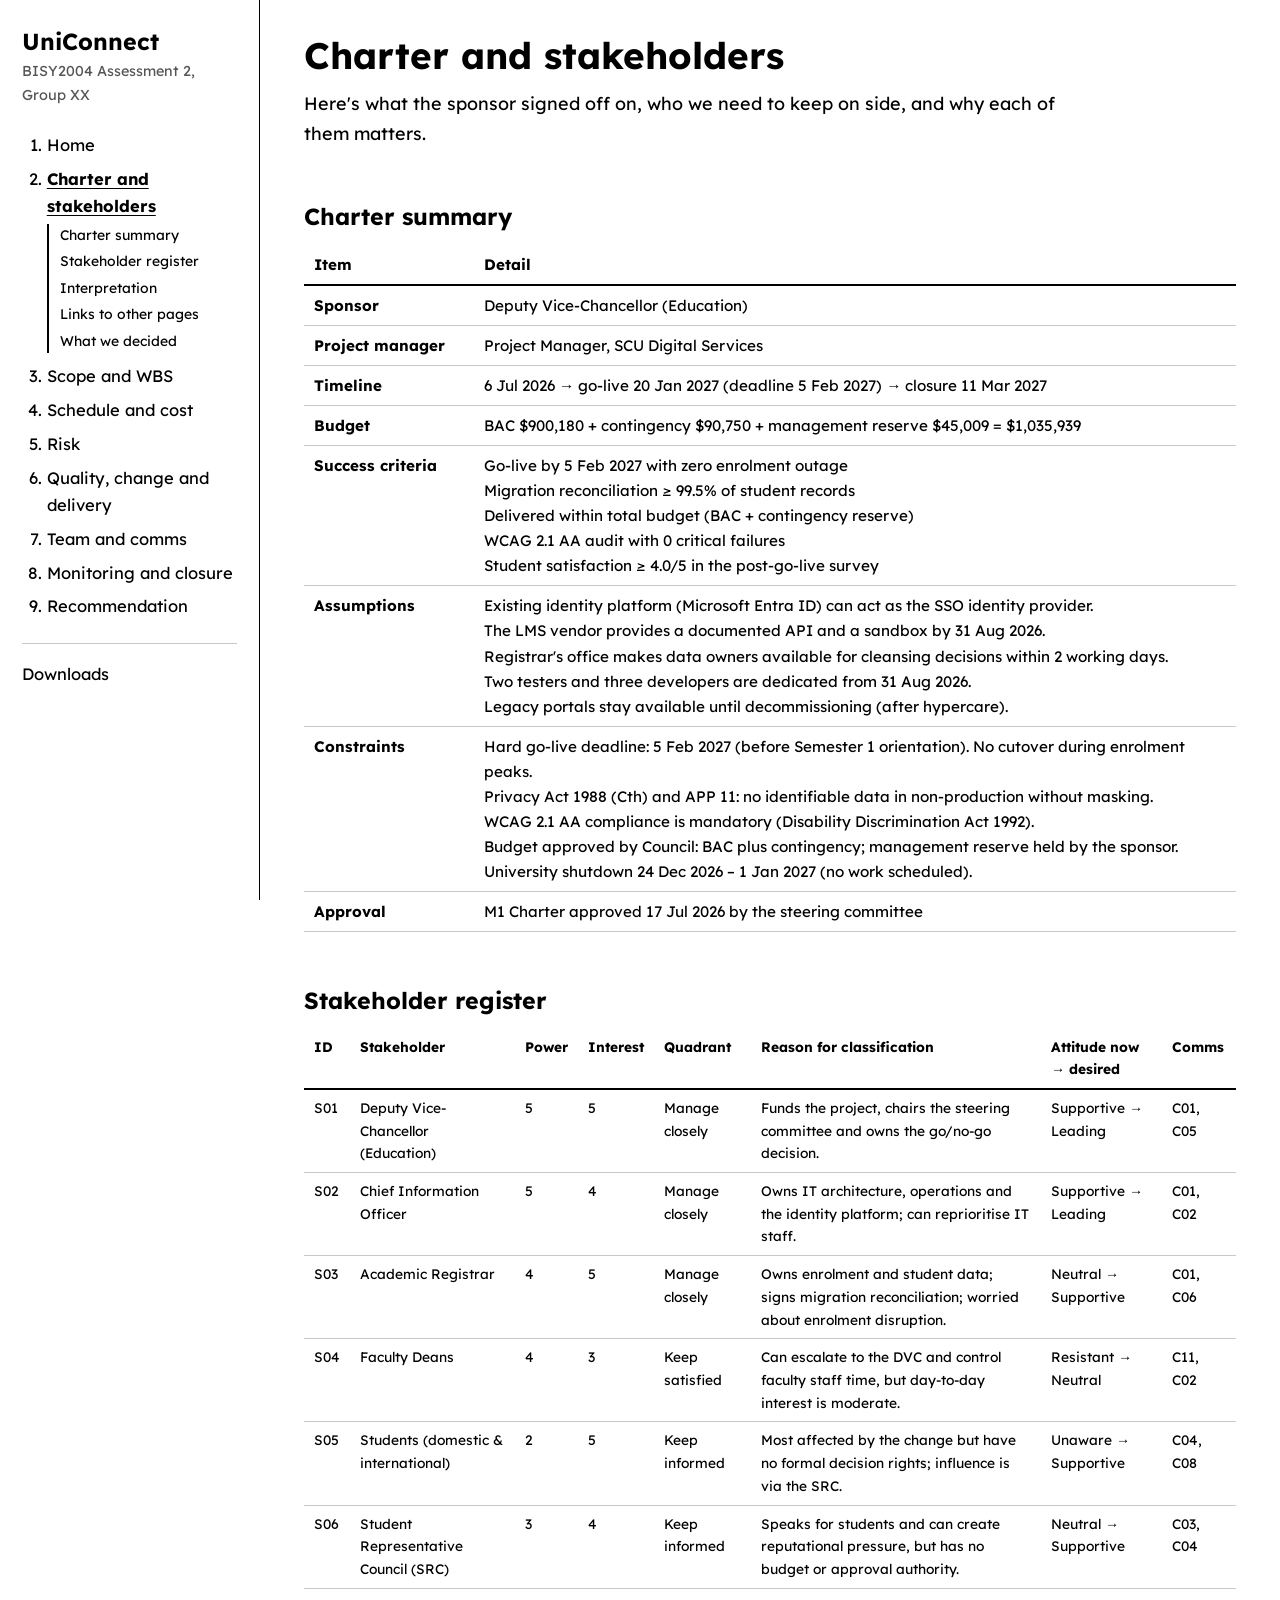
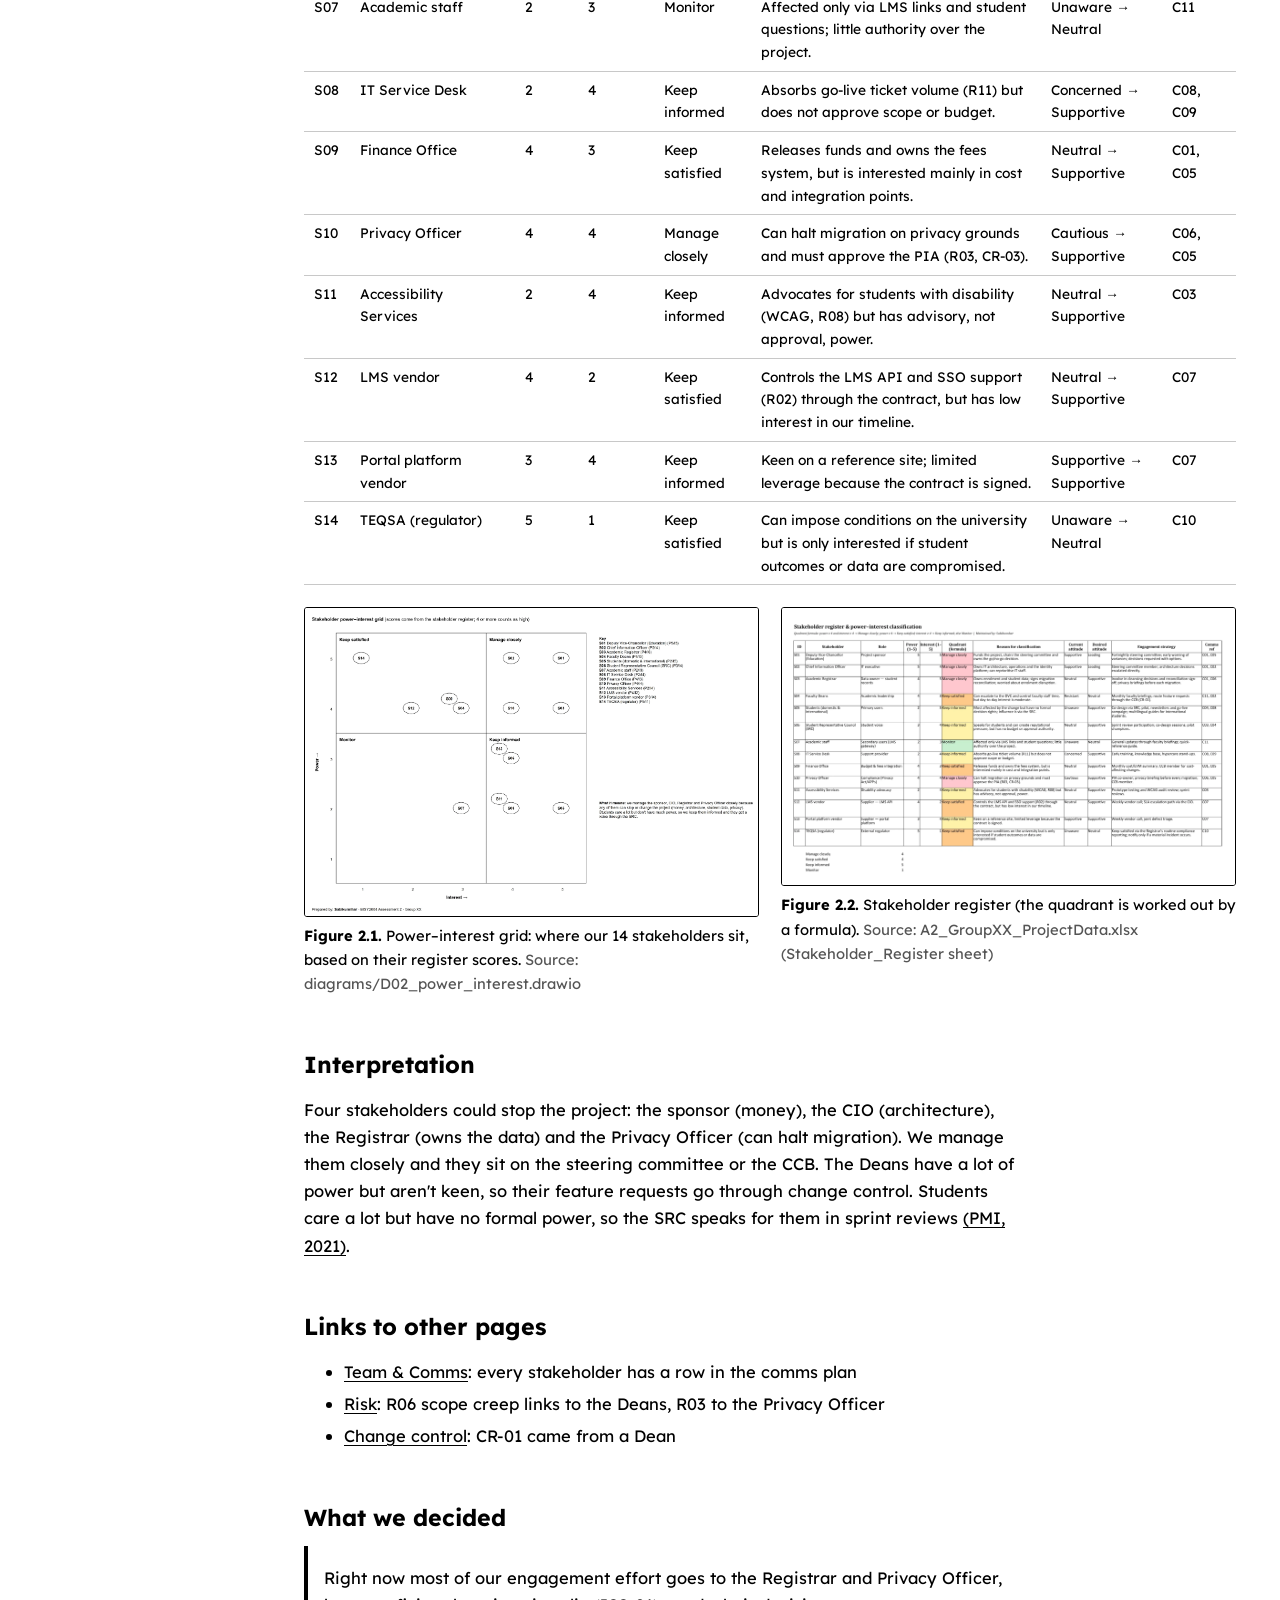
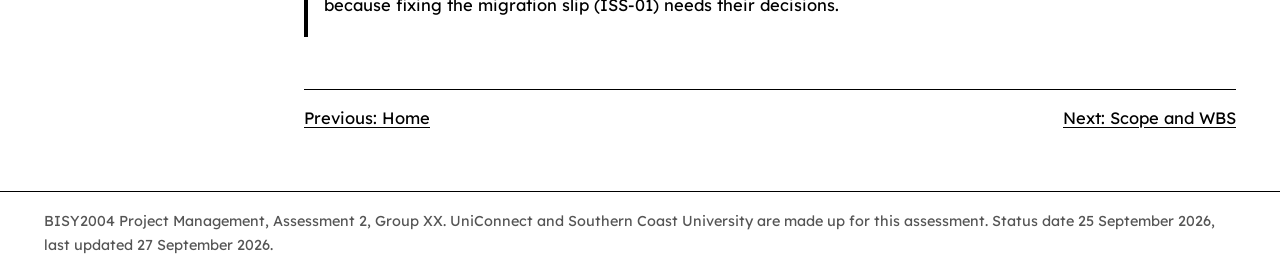
==== commit 9ca62549: "Fix cut-off and overflowing text in the workbook tables and screenshots Co-Authored-By: Claude Opus " ====
--- a/charter.html
+++ b/charter.html
@@ -22,7 +22,7 @@
 <main id="main"><h1>Charter and stakeholders</h1>
 <p class="intro"><span class="prose">Here's what the sponsor signed off on, who we need to keep on side, and why each of them matters.</span></p>
 <section id="charter-summary"><h2>Charter summary</h2><div class="tbl"><table class="kv"><thead><tr><th scope='col'>Item</th><th scope='col'>Detail</th></tr></thead><tbody><tr><td>Sponsor</td><td>Deputy Vice-Chancellor (Education)</td></tr><tr><td>Project manager</td><td>Project Manager, SCU Digital Services</td></tr><tr><td>Timeline</td><td>6 Jul 2026 → go-live 20 Jan 2027 (deadline 5 Feb 2027) → closure 11 Mar 2027</td></tr><tr><td>Budget</td><td>BAC $900,180 + contingency $90,750 + management reserve $45,009 = $1,035,939</td></tr><tr><td>Success criteria</td><td>Go-live by 5 Feb 2027 with zero enrolment outage<br>Migration reconciliation ≥ 99.5% of student records<br>Delivered within total budget (BAC + contingency reserve)<br>WCAG 2.1 AA audit with 0 critical failures<br>Student satisfaction ≥ 4.0/5 in the post-go-live survey</td></tr><tr><td>Assumptions</td><td>Existing identity platform (Microsoft Entra ID) can act as the SSO identity provider.<br>The LMS vendor provides a documented API and a sandbox by 31 Aug 2026.<br>Registrar&#x27;s office makes data owners available for cleansing decisions within 2 working days.<br>Two testers and three developers are dedicated from 31 Aug 2026.<br>Legacy portals stay available until decommissioning (after hypercare).</td></tr><tr><td>Constraints</td><td>Hard go-live deadline: 5 Feb 2027 (before Semester 1 orientation). No cutover during enrolment peaks.<br>Privacy Act 1988 (Cth) and APP 11: no identifiable data in non-production without masking.<br>WCAG 2.1 AA compliance is mandatory (Disability Discrimination Act 1992).<br>Budget approved by Council: BAC plus contingency; management reserve held by the sponsor.<br>University shutdown 24 Dec 2026 – 1 Jan 2027 (no work scheduled).</td></tr><tr><td>Approval</td><td>M1 Charter approved 17 Jul 2026 by the steering committee</td></tr></tbody></table></div></section>
-<section id="stakeholder-register"><h2>Stakeholder register</h2><div class="tbl"><table class="small"><thead><tr><th scope='col'>ID</th><th scope='col'>Stakeholder</th><th scope='col'>Power</th><th scope='col'>Interest</th><th scope='col'>Quadrant</th><th scope='col'>Reason for classification</th><th scope='col'>Attitude now → desired</th><th scope='col'>Comms</th></tr></thead><tbody><tr><td>S01</td><td>Deputy Vice-Chancellor (Education)</td><td>5</td><td>5</td><td>Manage closely</td><td>Funds the project, chairs the steering committee and owns the go/no-go decision.</td><td>Supportive → Leading</td><td>C01, C05</td></tr><tr><td>S02</td><td>Chief Information Officer</td><td>5</td><td>4</td><td>Manage closely</td><td>Owns IT architecture, operations and the identity platform; can reprioritise IT staff.</td><td>Supportive → Leading</td><td>C01, C02</td></tr><tr><td>S03</td><td>Academic Registrar</td><td>4</td><td>5</td><td>Manage closely</td><td>Owns enrolment and student data; signs migration reconciliation; worried about enrolment disruption.</td><td>Neutral → Supportive</td><td>C01, C06</td></tr><tr><td>S04</td><td>Faculty Deans</td><td>4</td><td>3</td><td>Keep satisfied</td><td>Can escalate to the DVC and control faculty staff time, but day-to-day interest is moderate.</td><td>Resistant → Neutral</td><td>C11, C02</td></tr><tr><td>S05</td><td>Students (domestic &amp; international)</td><td>2</td><td>5</td><td>Keep informed</td><td>Most affected by the change but have no formal decision rights; influence is via the SRC.</td><td>Unaware → Supportive</td><td>C04, C08</td></tr><tr><td>S06</td><td>Student Representative Council (SRC)</td><td>3</td><td>4</td><td>Keep informed</td><td>Speaks for students and can create reputational pressure, but has no budget or approval authority.</td><td>Neutral → Supportive</td><td>C03, C04</td></tr><tr><td>S07</td><td>Academic staff</td><td>2</td><td>3</td><td>Monitor</td><td>Affected only via LMS links and student questions; little authority over the project.</td><td>Unaware → Neutral</td><td>C11</td></tr><tr><td>S08</td><td>IT Service Desk</td><td>2</td><td>4</td><td>Keep informed</td><td>Absorbs go-live ticket volume (R11) but does not approve scope or budget.</td><td>Concerned → Supportive</td><td>C08, C09</td></tr><tr><td>S09</td><td>Finance Office</td><td>4</td><td>3</td><td>Keep satisfied</td><td>Releases funds and owns the fees system, but is interested mainly in cost and integration points.</td><td>Neutral → Supportive</td><td>C01, C05</td></tr><tr><td>S10</td><td>Privacy Officer</td><td>4</td><td>4</td><td>Manage closely</td><td>Can halt migration on privacy grounds and must approve the PIA (R03, CR-03).</td><td>Cautious → Supportive</td><td>C06, C05</td></tr><tr><td>S11</td><td>Accessibility Services</td><td>2</td><td>4</td><td>Keep informed</td><td>Advocates for students with disability (WCAG, R08) but has advisory, not approval, power.</td><td>Neutral → Supportive</td><td>C03</td></tr><tr><td>S12</td><td>LMS vendor</td><td>4</td><td>2</td><td>Keep satisfied</td><td>Controls the LMS API and SSO support (R02) through the contract, but has low interest in our timeline.</td><td>Neutral → Supportive</td><td>C07</td></tr><tr><td>S13</td><td>Portal platform vendor</td><td>3</td><td>4</td><td>Keep informed</td><td>Keen on a reference site; limited leverage because the contract is signed.</td><td>Supportive → Supportive</td><td>C07</td></tr><tr><td>S14</td><td>TEQSA (regulator)</td><td>5</td><td>1</td><td>Keep satisfied</td><td>Can impose conditions on the university but is only interested if student outcomes or data are compromised.</td><td>Unaware → Neutral</td><td>C10</td></tr></tbody></table></div><div class="figs"><figure id="fig2-1"><a class="zoom" href="assets/img/fig2_1.webp" aria-label="Enlarge Figure 2.1"><img src="assets/img/fig2_1.webp" width="2902" height="1970" loading="lazy" alt="Figure 2.1: Power–interest grid: where our 14 stakeholders sit, based on their register scores (diagrams.net screenshot/export)"></a><figcaption><b>Figure 2.1.</b> Power–interest grid: where our 14 stakeholders sit, based on their register scores. <span class="src">Source: diagrams/D02_power_interest.drawio</span></figcaption></figure><figure id="fig2-2"><a class="zoom" href="assets/img/fig2_2.webp" aria-label="Enlarge Figure 2.2"><img src="assets/img/fig2_2.webp" width="1988" height="1313" loading="lazy" alt="Figure 2.2: Stakeholder register (the quadrant is worked out by a formula) (Excel/LibreOffice screenshot/export)"></a><figcaption><b>Figure 2.2.</b> Stakeholder register (the quadrant is worked out by a formula). <span class="src">Source: A2_GroupXX_ProjectData.xlsx (Stakeholder_Register sheet)</span></figcaption></figure></div></section>
+<section id="stakeholder-register"><h2>Stakeholder register</h2><div class="tbl"><table class="small"><thead><tr><th scope='col'>ID</th><th scope='col'>Stakeholder</th><th scope='col'>Power</th><th scope='col'>Interest</th><th scope='col'>Quadrant</th><th scope='col'>Reason for classification</th><th scope='col'>Attitude now → desired</th><th scope='col'>Comms</th></tr></thead><tbody><tr><td>S01</td><td>Deputy Vice-Chancellor (Education)</td><td>5</td><td>5</td><td>Manage closely</td><td>Funds the project, chairs the steering committee and owns the go/no-go decision.</td><td>Supportive → Leading</td><td>C01, C05</td></tr><tr><td>S02</td><td>Chief Information Officer</td><td>5</td><td>4</td><td>Manage closely</td><td>Owns IT architecture, operations and the identity platform; can reprioritise IT staff.</td><td>Supportive → Leading</td><td>C01, C02</td></tr><tr><td>S03</td><td>Academic Registrar</td><td>4</td><td>5</td><td>Manage closely</td><td>Owns enrolment and student data; signs migration reconciliation; worried about enrolment disruption.</td><td>Neutral → Supportive</td><td>C01, C06</td></tr><tr><td>S04</td><td>Faculty Deans</td><td>4</td><td>3</td><td>Keep satisfied</td><td>Can escalate to the DVC and control faculty staff time, but day-to-day interest is moderate.</td><td>Resistant → Neutral</td><td>C11, C02</td></tr><tr><td>S05</td><td>Students (domestic &amp; international)</td><td>2</td><td>5</td><td>Keep informed</td><td>Most affected by the change but have no formal decision rights; influence is via the SRC.</td><td>Unaware → Supportive</td><td>C04, C08</td></tr><tr><td>S06</td><td>Student Representative Council (SRC)</td><td>3</td><td>4</td><td>Keep informed</td><td>Speaks for students and can create reputational pressure, but has no budget or approval authority.</td><td>Neutral → Supportive</td><td>C03, C04</td></tr><tr><td>S07</td><td>Academic staff</td><td>2</td><td>3</td><td>Monitor</td><td>Affected only via LMS links and student questions; little authority over the project.</td><td>Unaware → Neutral</td><td>C11</td></tr><tr><td>S08</td><td>IT Service Desk</td><td>2</td><td>4</td><td>Keep informed</td><td>Absorbs go-live ticket volume (R11) but does not approve scope or budget.</td><td>Concerned → Supportive</td><td>C08, C09</td></tr><tr><td>S09</td><td>Finance Office</td><td>4</td><td>3</td><td>Keep satisfied</td><td>Releases funds and owns the fees system, but is interested mainly in cost and integration points.</td><td>Neutral → Supportive</td><td>C01, C05</td></tr><tr><td>S10</td><td>Privacy Officer</td><td>4</td><td>4</td><td>Manage closely</td><td>Can halt migration on privacy grounds and must approve the PIA (R03, CR-03).</td><td>Cautious → Supportive</td><td>C06, C05</td></tr><tr><td>S11</td><td>Accessibility Services</td><td>2</td><td>4</td><td>Keep informed</td><td>Advocates for students with disability (WCAG, R08) but has advisory, not approval, power.</td><td>Neutral → Supportive</td><td>C03</td></tr><tr><td>S12</td><td>LMS vendor</td><td>4</td><td>2</td><td>Keep satisfied</td><td>Controls the LMS API and SSO support (R02) through the contract, but has low interest in our timeline.</td><td>Neutral → Supportive</td><td>C07</td></tr><tr><td>S13</td><td>Portal platform vendor</td><td>3</td><td>4</td><td>Keep informed</td><td>Keen on a reference site; limited leverage because the contract is signed.</td><td>Supportive → Supportive</td><td>C07</td></tr><tr><td>S14</td><td>TEQSA (regulator)</td><td>5</td><td>1</td><td>Keep satisfied</td><td>Can impose conditions on the university but is only interested if student outcomes or data are compromised.</td><td>Unaware → Neutral</td><td>C10</td></tr></tbody></table></div><div class="figs"><figure id="fig2-1"><a class="zoom" href="assets/img/fig2_1.webp" aria-label="Enlarge Figure 2.1"><img src="assets/img/fig2_1.webp" width="2902" height="1970" loading="lazy" alt="Figure 2.1: Power–interest grid: where our 14 stakeholders sit, based on their register scores (diagrams.net screenshot/export)"></a><figcaption><b>Figure 2.1.</b> Power–interest grid: where our 14 stakeholders sit, based on their register scores. <span class="src">Source: diagrams/D02_power_interest.drawio</span></figcaption></figure><figure id="fig2-2"><a class="zoom" href="assets/img/fig2_2.webp" aria-label="Enlarge Figure 2.2"><img src="assets/img/fig2_2.webp" width="1988" height="1215" loading="lazy" alt="Figure 2.2: Stakeholder register (the quadrant is worked out by a formula) (Excel/LibreOffice screenshot/export)"></a><figcaption><b>Figure 2.2.</b> Stakeholder register (the quadrant is worked out by a formula). <span class="src">Source: A2_GroupXX_ProjectData.xlsx (Stakeholder_Register sheet)</span></figcaption></figure></div></section>
 <section id="interpretation"><h2>Interpretation</h2><div class="prose"><p>Four stakeholders could stop the project: the sponsor (money), the CIO (architecture), the Registrar (owns the data) and the Privacy Officer (can halt migration). We manage them closely and they sit on the steering committee or the CCB. The Deans have a lot of power but aren't keen, so their feature requests go through change control. Students care a lot but have no formal power, so the SRC speaks for them in sprint reviews <a class="cite" href="recommendation.html#references">(PMI, 2021)</a>.</p></div></section>
 <section id="links"><h2>Links to other pages</h2><ul class="links"><li><a href="team.html#comms">Team & Comms</a>: every stakeholder has a row in the comms plan</li><li><a href="risk.html">Risk</a>: R06 scope creep links to the Deans, R03 to the Privacy Officer</li><li><a href="quality.html#change">Change control</a>: CR-01 came from a Dean</li></ul></section>
 <section id="decision"><h2>What we decided</h2><div class="decision prose"><p>Right now most of our engagement effort goes to the Registrar and Privacy Officer, because fixing the migration slip (ISS-01) needs their decisions.</p></div></section>
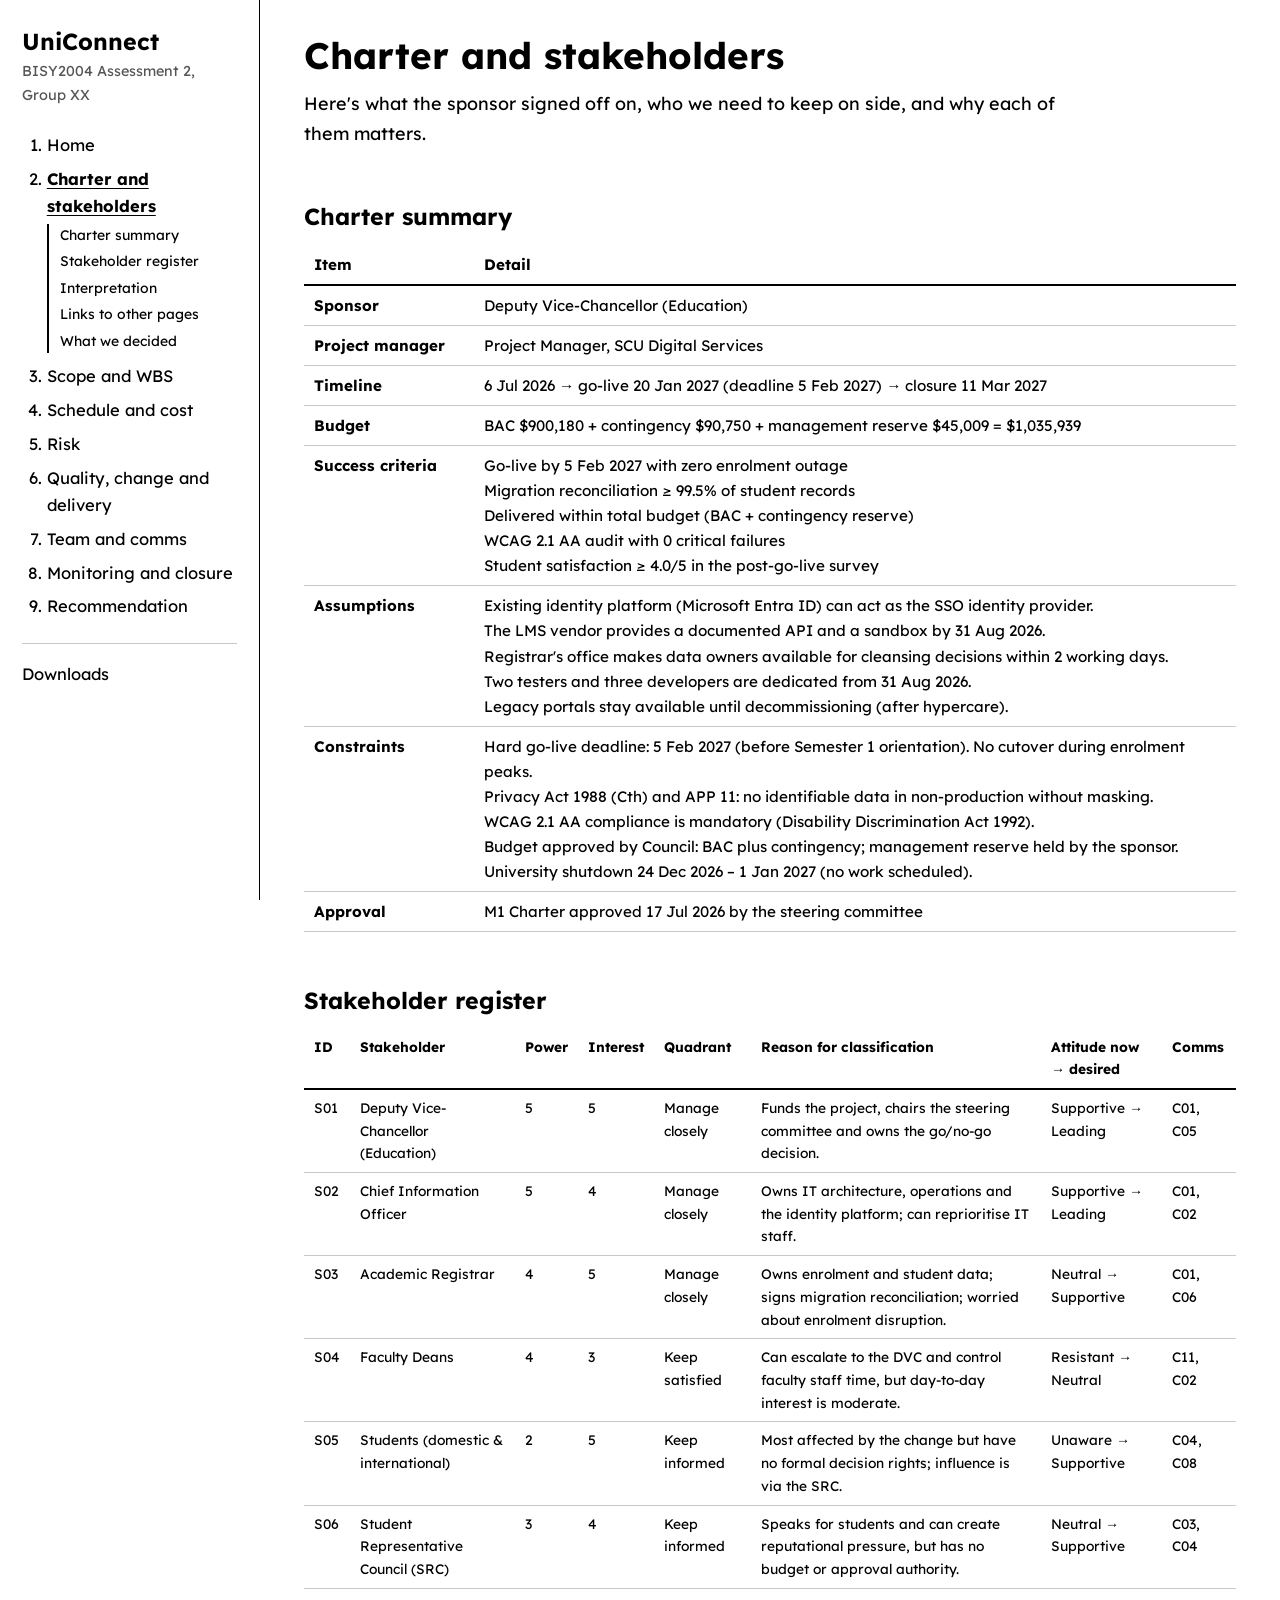
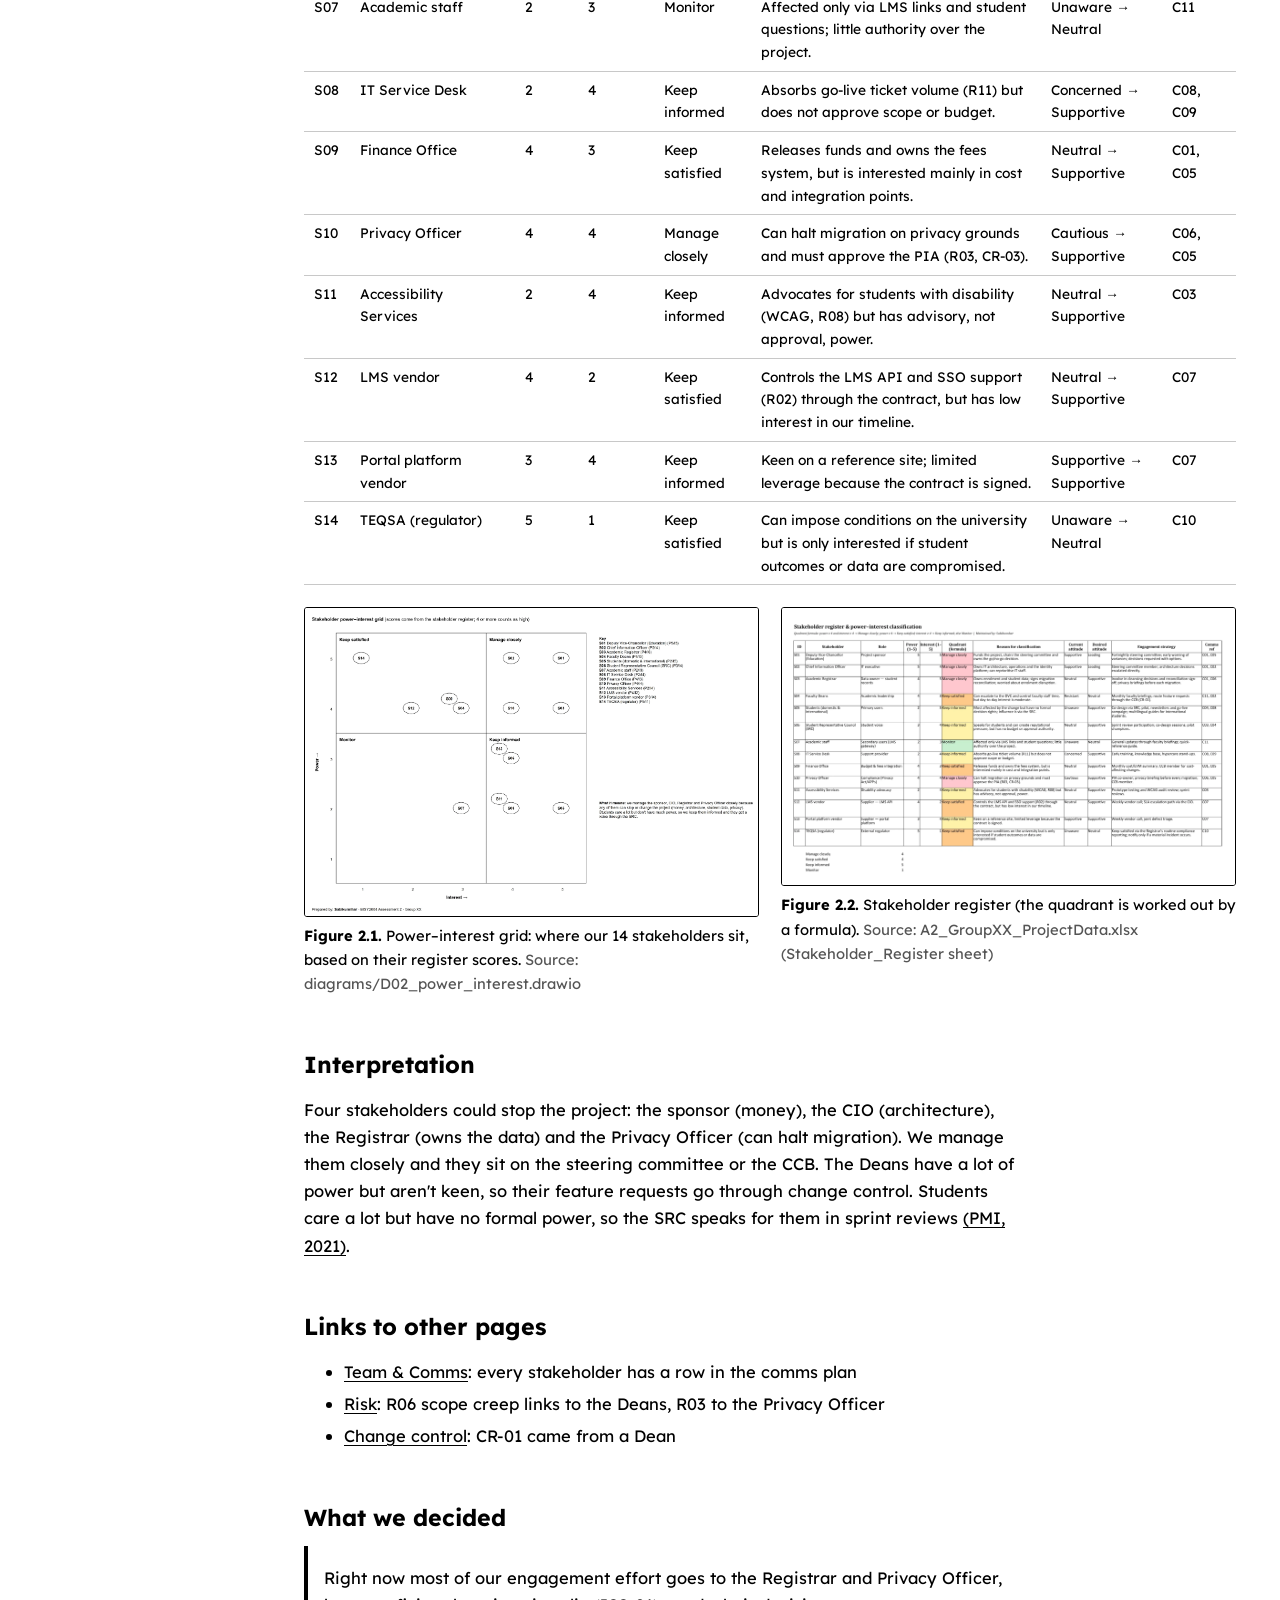
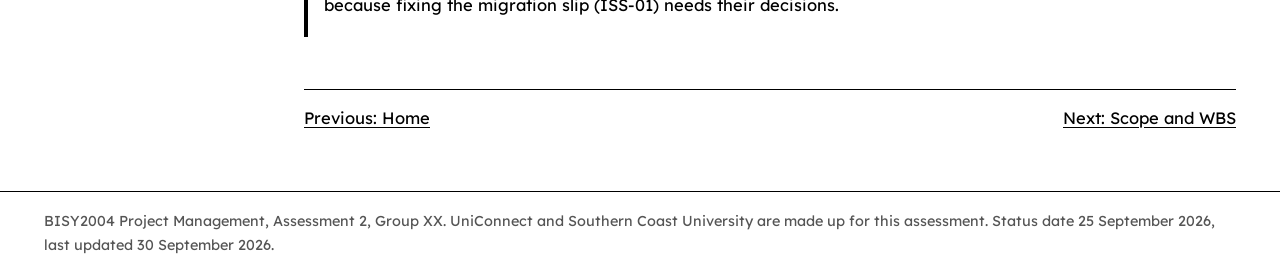
==== commit 0f0f4df8: "Trello handed over to the group: each member on their own cards, new board screenshots Co-Authored-B" ====
--- a/charter.html
+++ b/charter.html
@@ -28,6 +28,6 @@
 <section id="decision"><h2>What we decided</h2><div class="decision prose"><p>Right now most of our engagement effort goes to the Registrar and Privacy Officer, because fixing the migration slip (ISS-01) needs their decisions.</p></div></section>
 <nav class="pager" aria-label="Previous and next page"><a href="index.html">Previous: Home</a><a href="scope.html">Next: Scope and WBS</a></nav></main>
 </div>
-<footer>BISY2004 Project Management, Assessment 2, Group XX. UniConnect and Southern Coast University are made up for this assessment. Status date 25 September 2026, last updated 27 September 2026.</footer>
+<footer>BISY2004 Project Management, Assessment 2, Group XX. UniConnect and Southern Coast University are made up for this assessment. Status date 25 September 2026, last updated 30 September 2026.</footer>
 <div id="lb" role="dialog" aria-label="Enlarged figure"><button aria-label="Close">×</button><img alt=""></div>
 <script src="assets/site.js"></script></body></html>
